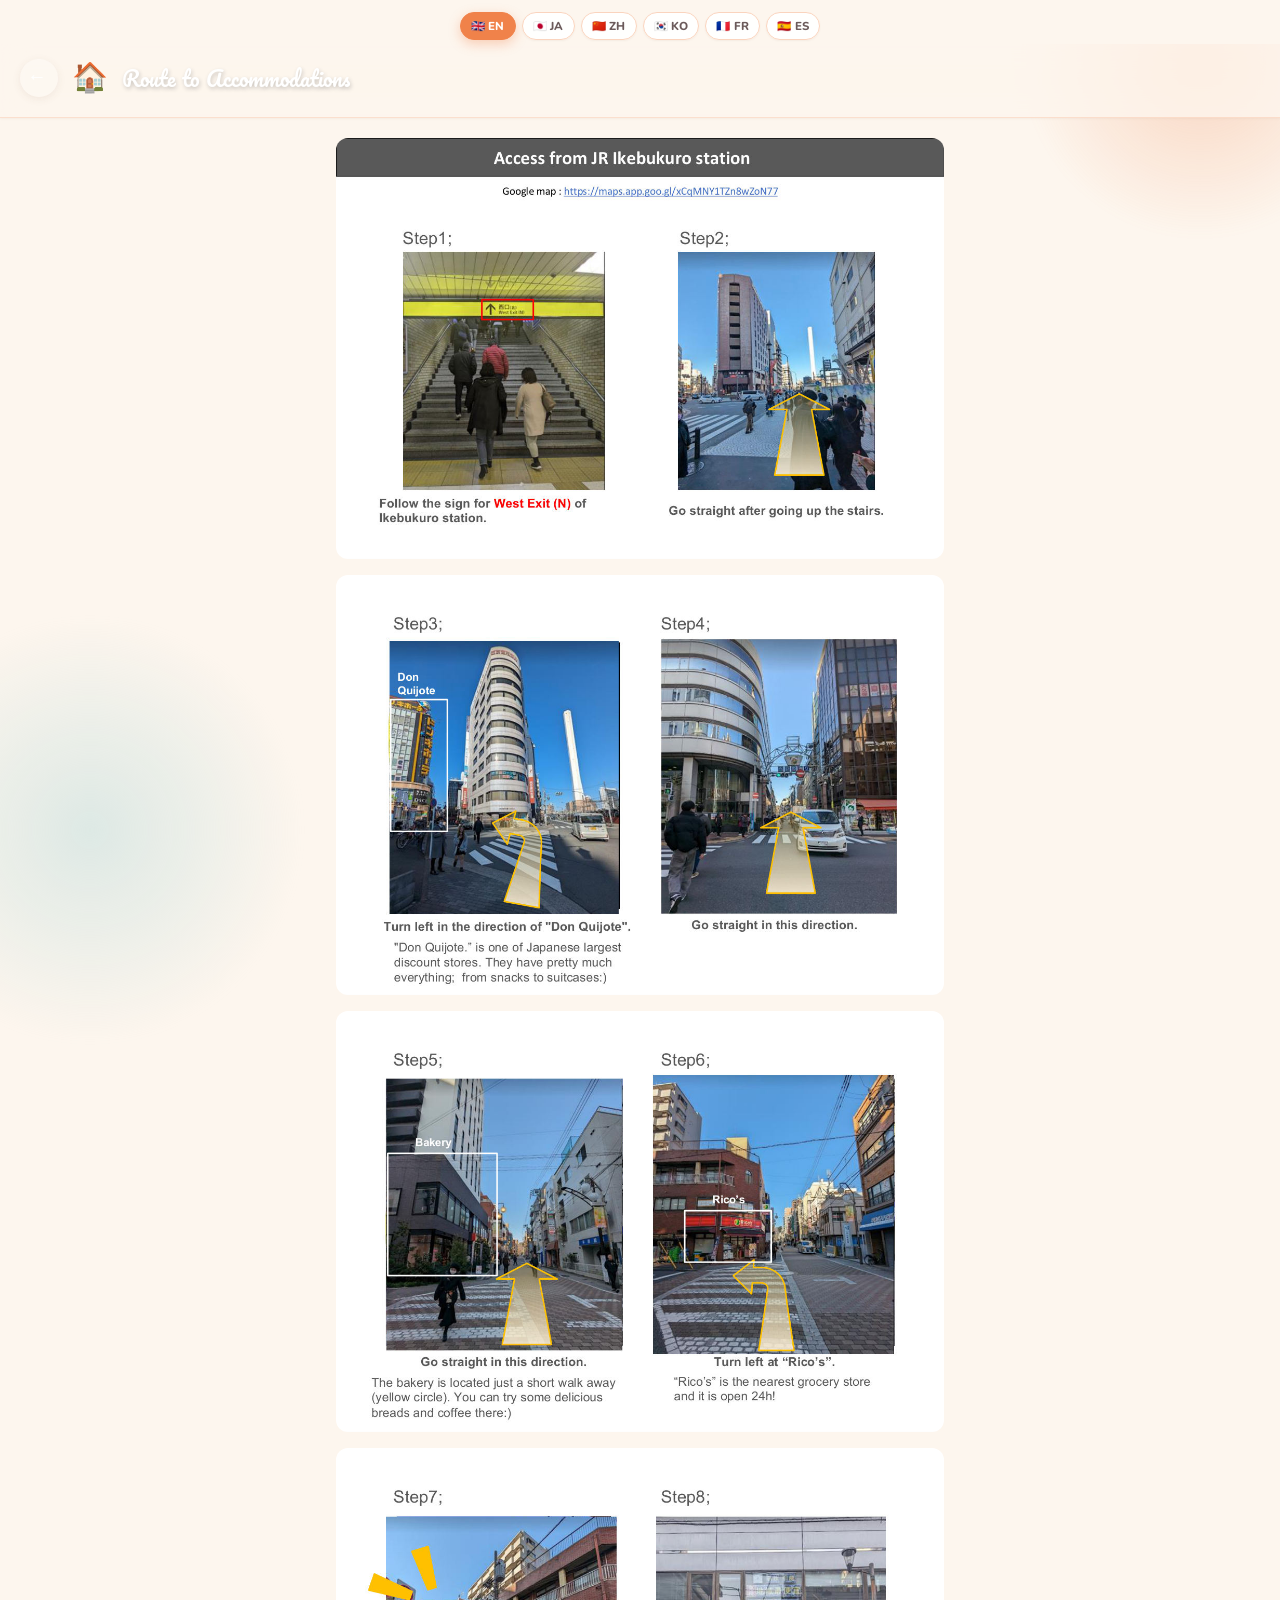
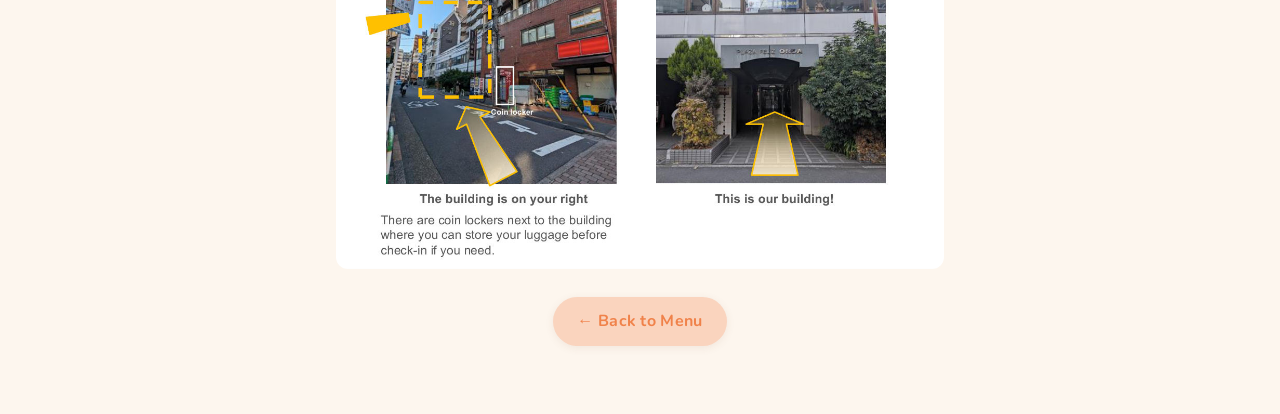
==== access/index.html @ 3311121e "Initial GLV 301 guide from feliz-stay-907 template" ====
<!DOCTYPE html>
<html lang="en">
<head>
<meta charset="UTF-8">
<meta name="viewport" content="width=device-width, initial-scale=1.0">
<title>Route to Accommodations — GLV 301</title>
<link href="https://fonts.googleapis.com/css2?family=Nunito:wght@600;700;800;900&family=Pacifico&display=swap" rel="stylesheet">
<style>
  :root {
    --accent: #f0824a;
    --accent-light: #fad4be;
    --cream: #fdf6ee;
    --text-dark: #3a3232;
    --text-mid: #6b5a5a;
  }
  * { box-sizing: border-box; margin: 0; padding: 0; }
  body { font-family: 'Nunito', sans-serif; background: var(--cream); color: var(--text-dark); min-height: 100vh; }
  .top-bar {
    background: linear-gradient(135deg, var(--accent) 0%, color-mix(in srgb, var(--accent) 70%, black) 100%);
    padding: 16px 20px;
    display: flex;
    align-items: center;
    gap: 14px;
    position: sticky;
    top: 0;
    z-index: 10;
    box-shadow: 0 2px 12px rgba(0,0,0,0.15);
  }
  .back-btn {
    background: rgba(255,255,255,0.25);
    border: none;
    border-radius: 50%;
    width: 38px; height: 38px;
    display: flex; align-items: center; justify-content: center;
    cursor: pointer;
    font-size: 1.2rem;
    color: #fff;
    text-decoration: none;
    flex-shrink: 0;
    transition: background 0.2s;
  }
  .back-btn:hover { background: rgba(255,255,255,0.4); }
  .top-title {
    font-family: 'Pacifico', cursive;
    font-size: 1.3rem;
    color: #fff;
    text-shadow: 1px 2px 4px rgba(0,0,0,0.2);
    flex: 1;
  }
  .top-emoji { font-size: 1.8rem; }
  .content { padding: 20px 16px 40px; max-width: 640px; margin: 0 auto; }
  .content img:last-child { margin-bottom: 0; }
  .back-footer {
    text-align: center;
    margin-top: 28px;
    padding-bottom: 20px;
  }
  .back-footer a {
    display: inline-flex;
    align-items: center;
    gap: 8px;
    color: var(--accent);
    font-weight: 700;
    font-size: 1rem;
    text-decoration: none;
    background: var(--accent-light);
    padding: 12px 24px;
    border-radius: 50px;
    transition: opacity 0.2s;
  }
  .back-footer a:hover { opacity: 0.8; }

  /* lang-bar */
  .lang-bar {
    display: flex;
    justify-content: center;
    gap: 6px;
    padding: 10px 16px;
    flex-wrap: wrap;
    background: var(--cream);
  }
  .lang-btn {
    border: 2px solid var(--accent-light);
    background: rgba(255,255,255,0.92);
    backdrop-filter: blur(6px);
    border-radius: 50px;
    padding: 4px 9px;
    font-family: 'Nunito', sans-serif;
    font-size: 0.72rem;
    font-weight: 800;
    color: var(--text-mid);
    cursor: pointer;
    transition: all 0.2s;
    box-shadow: 0 2px 8px rgba(120,80,60,0.12);
  }
  .lang-btn.active {
    background: var(--accent);
    border-color: var(--accent);
    color: #fff;
  }
  .lang-btn:hover:not(.active) {
    border-color: var(--accent);
    color: var(--accent);
  }
</style>
    <link rel="stylesheet" href="../assets/style-sub.css">
</head>
<body>
<div class="lang-bar">
  <button class="lang-btn active" onclick="setLang('en', this)">🇬🇧 EN</button>
  <button class="lang-btn" onclick="setLang('ja', this)">🇯🇵 JA</button>
  <button class="lang-btn" onclick="setLang('zh', this)">🇨🇳 ZH</button>
  <button class="lang-btn" onclick="setLang('ko', this)">🇰🇷 KO</button>
  <button class="lang-btn" onclick="setLang('fr', this)">🇫🇷 FR</button>
  <button class="lang-btn" onclick="setLang('es', this)">🇪🇸 ES</button>
</div>
<div class="top-bar">
  <a href="../" class="back-btn">←</a>
  <span class="top-emoji">🏠</span>
  <div class="top-title" data-i18n="pageTitle">Route to Accommodations</div>
</div>
<div class="content">
<img src="[data-uri]" alt="Route to Accommodations" data-i18n-alt="imgAlt" style="width:100%;border-radius:12px;display:block;margin-bottom:16px;">
<img src="[data-uri]" alt="Route to Accommodations" data-i18n-alt="imgAlt" style="width:100%;border-radius:12px;display:block;margin-bottom:16px;">
<img src="[data-uri]" alt="Route to Accommodations" data-i18n-alt="imgAlt" style="width:100%;border-radius:12px;display:block;margin-bottom:16px;">
<img src="[data-uri]" alt="Route to Accommodations" data-i18n-alt="imgAlt" style="width:100%;border-radius:12px;display:block;margin-bottom:16px;">

<div class="back-footer">
  <a href="../" data-i18n="backToMenu">← Back to Menu</a>
</div>
</div>
<script>
const UI_STRINGS = {
  en: { pageTitle: 'Route to Accommodations', imgAlt: 'Route to Accommodations', backToMenu: '← Back to Menu' },
  ja: { pageTitle: '宿泊施設へのルート', imgAlt: '宿泊施設へのルート', backToMenu: '← メニューへ戻る' },
  zh: { pageTitle: '前往住宿的路线', imgAlt: '前往住宿的路线', backToMenu: '← 返回菜单' },
  ko: { pageTitle: '숙소까지 가는 길', imgAlt: '숙소까지 가는 길', backToMenu: '← 메뉴로 돌아가기' },
  fr: { pageTitle: "Itinéraire vers l'hébergement", imgAlt: "Itinéraire vers l'hébergement", backToMenu: '← Retour au menu' },
  es: { pageTitle: 'Ruta al alojamiento', imgAlt: 'Ruta al alojamiento', backToMenu: '← Volver al menú' },
};
function applyTranslations(lang) {
  const t = UI_STRINGS[lang];
  if (!t) return;
  document.querySelectorAll('[data-i18n]').forEach(el => {
    const key = el.getAttribute('data-i18n');
    if (key in t) el.textContent = t[key];
  });
  document.querySelectorAll('[data-i18n-alt]').forEach(el => {
    const key = el.getAttribute('data-i18n-alt');
    if (key in t) el.alt = t[key];
  });
}
function setLang(lang, btn) {
  document.querySelectorAll('.lang-btn').forEach(b => b.classList.remove('active'));
  btn.classList.add('active');
  applyTranslations(lang);
}
applyTranslations('en');
</script>
</body>
</html>
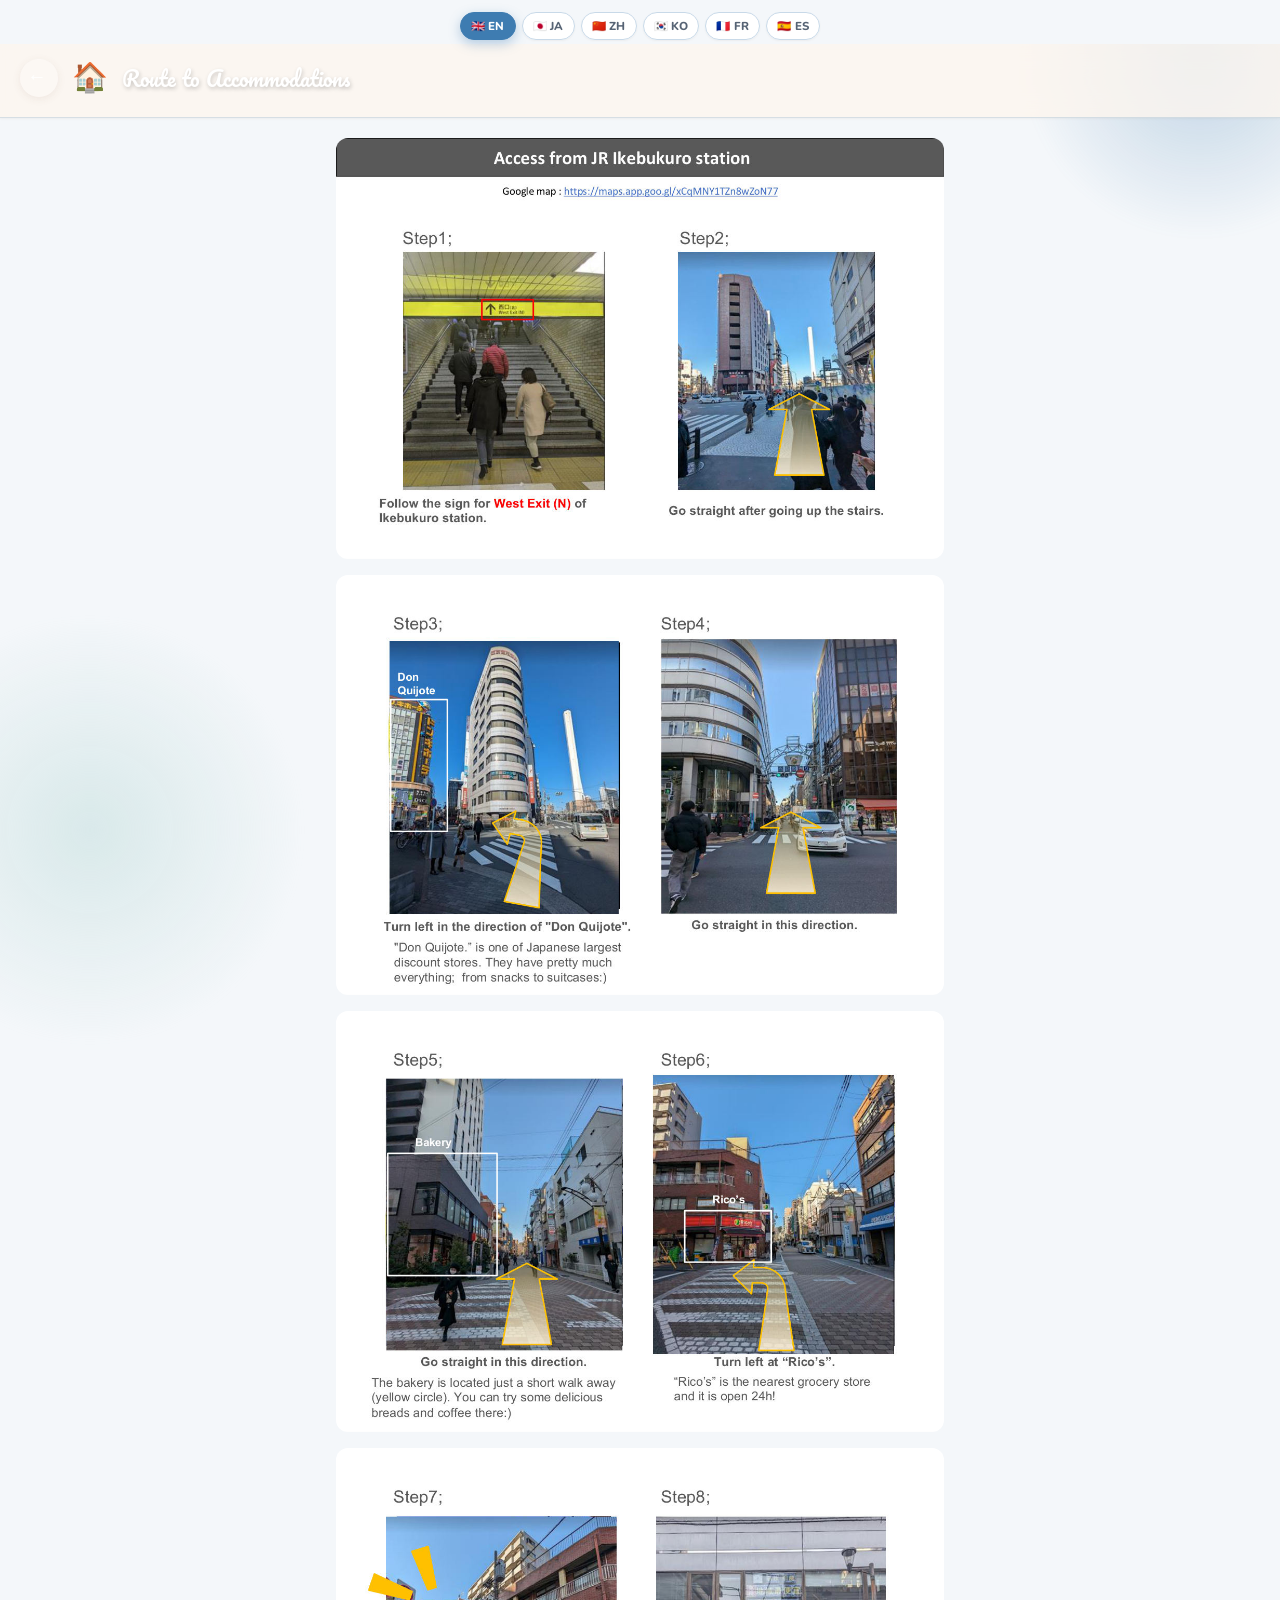
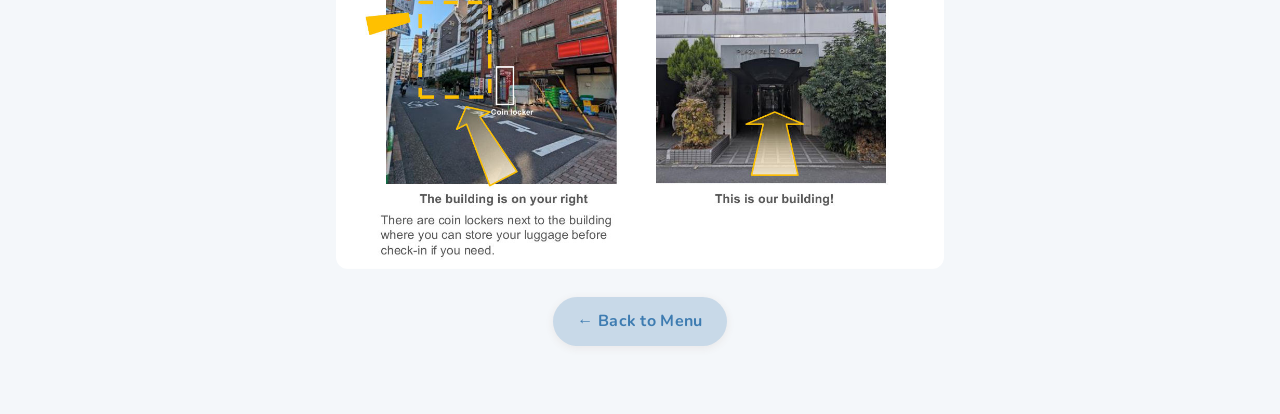
==== commit 68667c6b: "Switch color palette to cool/blue tone" ====
--- a/access/index.html
+++ b/access/index.html
@@ -7,11 +7,11 @@
 <link href="https://fonts.googleapis.com/css2?family=Nunito:wght@600;700;800;900&family=Pacifico&display=swap" rel="stylesheet">
 <style>
   :root {
-    --accent: #f0824a;
-    --accent-light: #fad4be;
-    --cream: #fdf6ee;
-    --text-dark: #3a3232;
-    --text-mid: #6b5a5a;
+    --accent: #3e7cb1;
+    --accent-light: #c8d9e8;
+    --cream: #f4f7fa;
+    --text-dark: #2c3440;
+    --text-mid: #566374;
   }
   * { box-sizing: border-box; margin: 0; padding: 0; }
   body { font-family: 'Nunito', sans-serif; background: var(--cream); color: var(--text-dark); min-height: 100vh; }
@@ -91,7 +91,7 @@
     color: var(--text-mid);
     cursor: pointer;
     transition: all 0.2s;
-    box-shadow: 0 2px 8px rgba(120,80,60,0.12);
+    box-shadow: 0 2px 8px rgba(60,80,120,0.12);
   }
   .lang-btn.active {
     background: var(--accent);
--- a/assets/style-sub.css
+++ b/assets/style-sub.css
@@ -42,7 +42,7 @@
 body::before {
   top: -120px; right: -100px;
   width: 360px; height: 360px;
-  background: radial-gradient(circle, color-mix(in srgb, var(--accent, #f0824a) 28%, transparent) 0%, transparent 70%);
+  background: radial-gradient(circle, color-mix(in srgb, var(--accent, #3e7cb1) 28%, transparent) 0%, transparent 70%);
 }
 body::after {
   bottom: -140px; left: -120px;
@@ -65,7 +65,7 @@
   position: absolute;
   left: -9999px;
   top: 10px;
-  background: var(--accent, #f0824a);
+  background: var(--accent, #3e7cb1);
   color: #fff;
   padding: 10px 16px;
   border-radius: 999px;
@@ -82,7 +82,7 @@
   background: rgba(253, 246, 238, 0.82);
   backdrop-filter: blur(14px) saturate(140%);
   -webkit-backdrop-filter: blur(14px) saturate(140%);
-  border-bottom: 1px solid color-mix(in srgb, var(--accent, #f0824a) 20%, transparent);
+  border-bottom: 1px solid color-mix(in srgb, var(--accent, #3e7cb1) 20%, transparent);
   box-shadow: var(--shadow-xs);
   padding-top: calc(12px + env(safe-area-inset-top));
 }
@@ -159,12 +159,12 @@
   transition: all 0.2s ease;
 }
 .lang-btn.active {
-  box-shadow: 0 4px 12px color-mix(in srgb, var(--accent, #f0824a) 35%, transparent);
+  box-shadow: 0 4px 12px color-mix(in srgb, var(--accent, #3e7cb1) 35%, transparent);
 }
 .lang-btn:focus-visible:not(.active) {
   outline: none;
-  border-color: var(--accent, #f0824a);
-  color: var(--accent, #f0824a);
+  border-color: var(--accent, #3e7cb1);
+  color: var(--accent, #3e7cb1);
 }
 
 /* ── Card refinement ── */
@@ -199,7 +199,7 @@
 /* ── Focus-visible safety net ── */
 a:focus-visible,
 button:focus-visible {
-  outline: 2px solid var(--accent, #f0824a);
+  outline: 2px solid var(--accent, #3e7cb1);
   outline-offset: 2px;
   border-radius: 4px;
 }
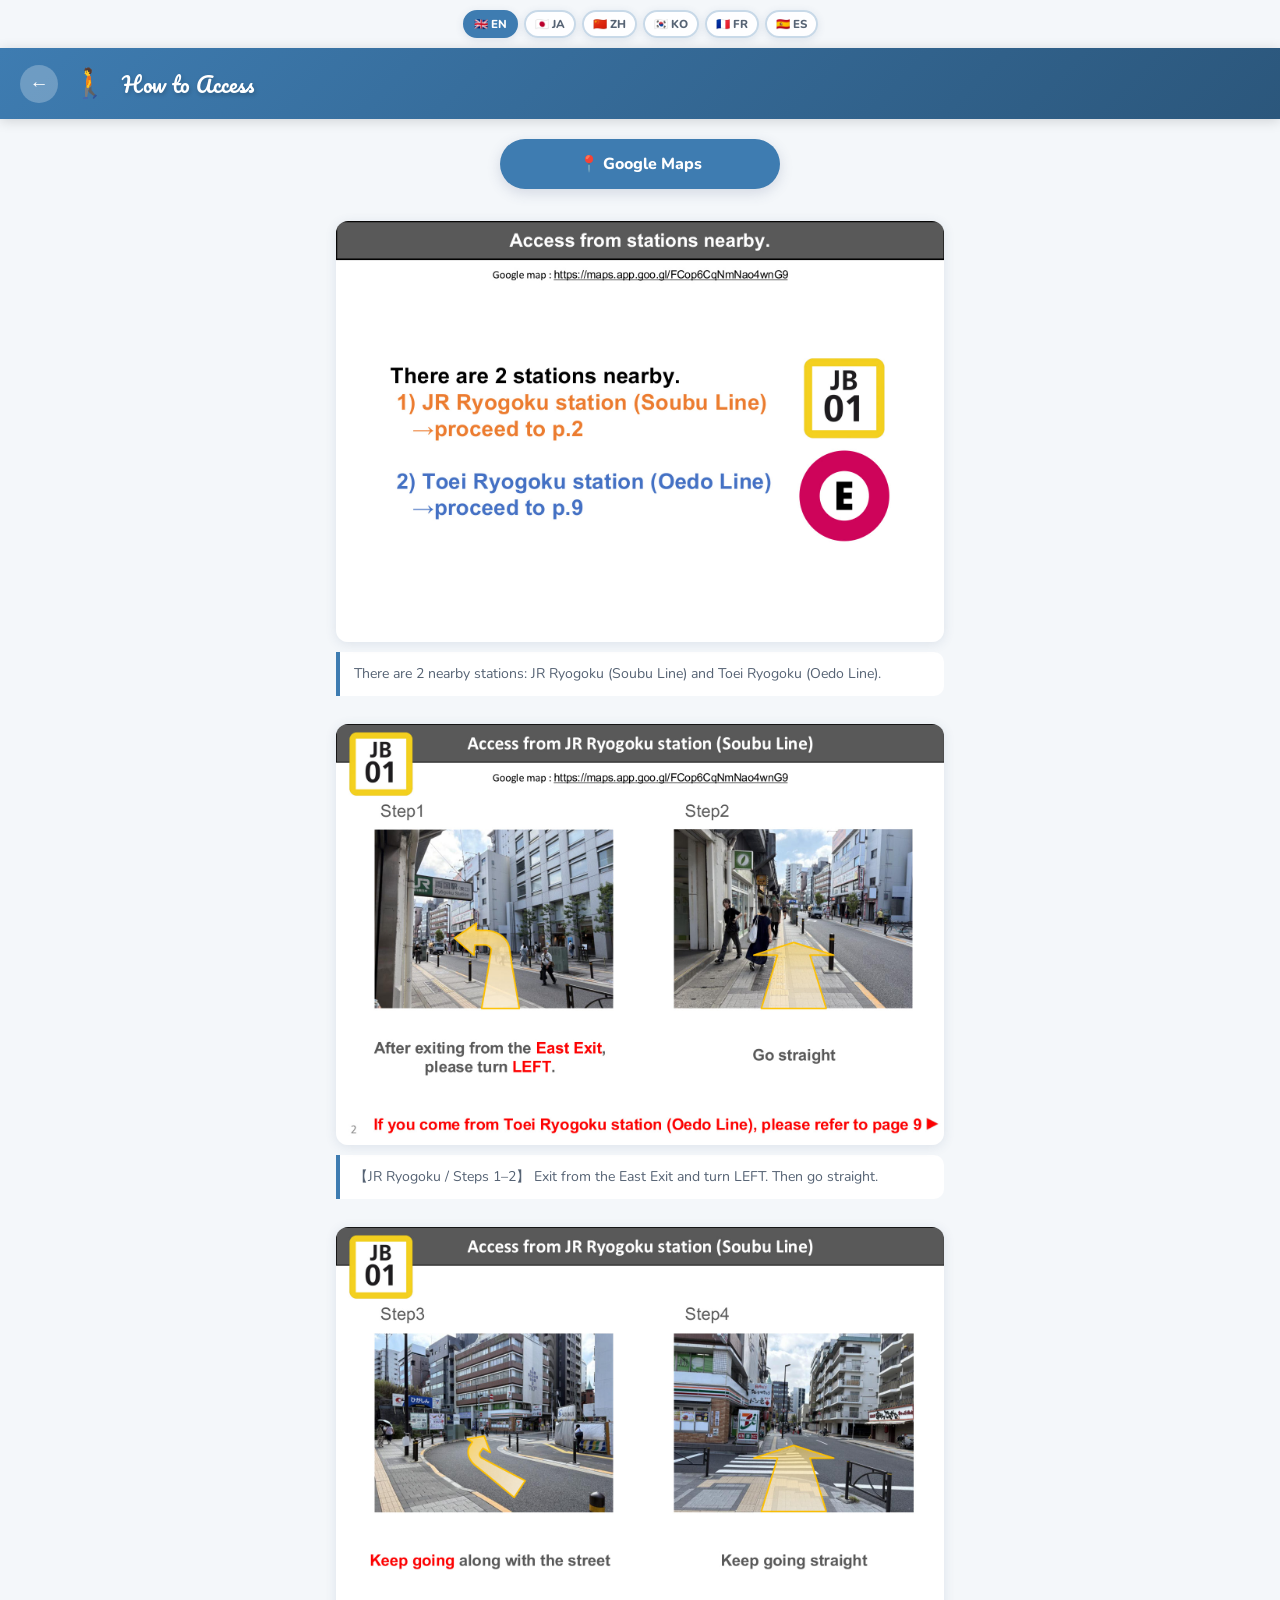
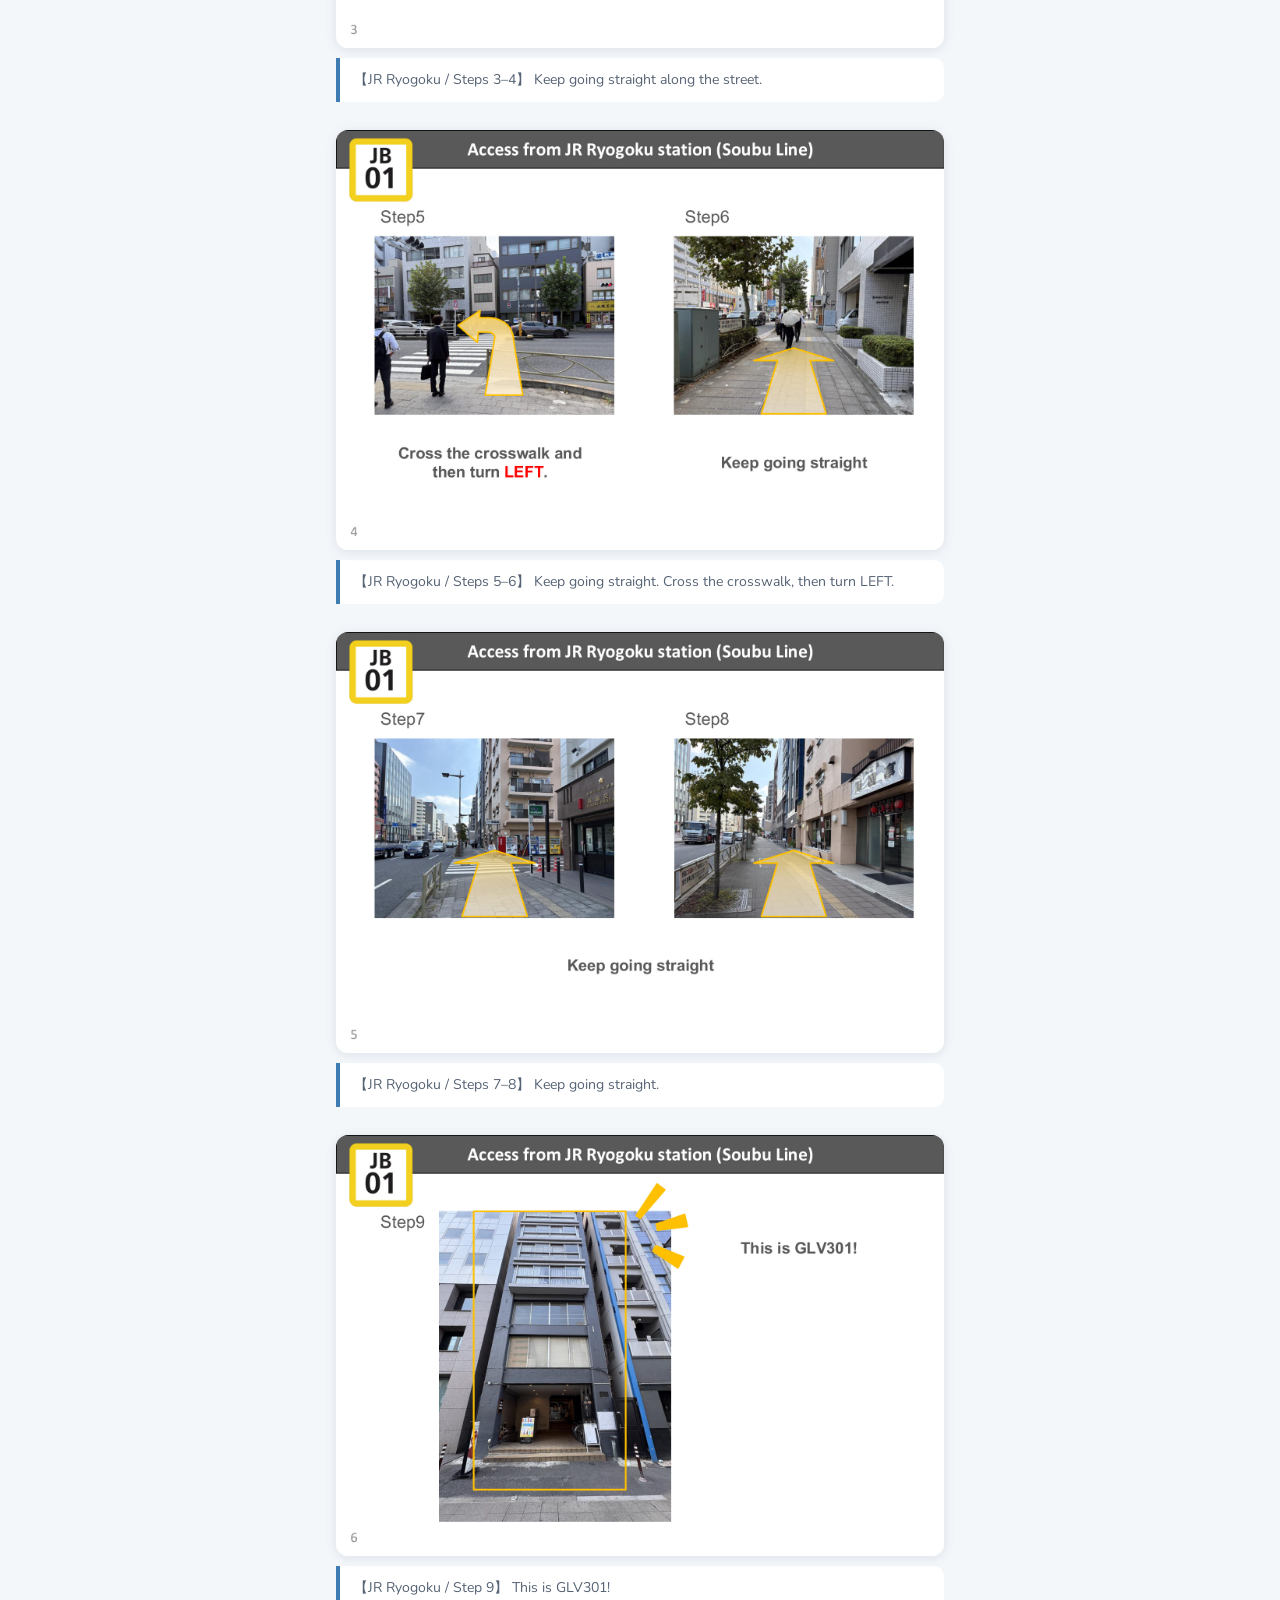
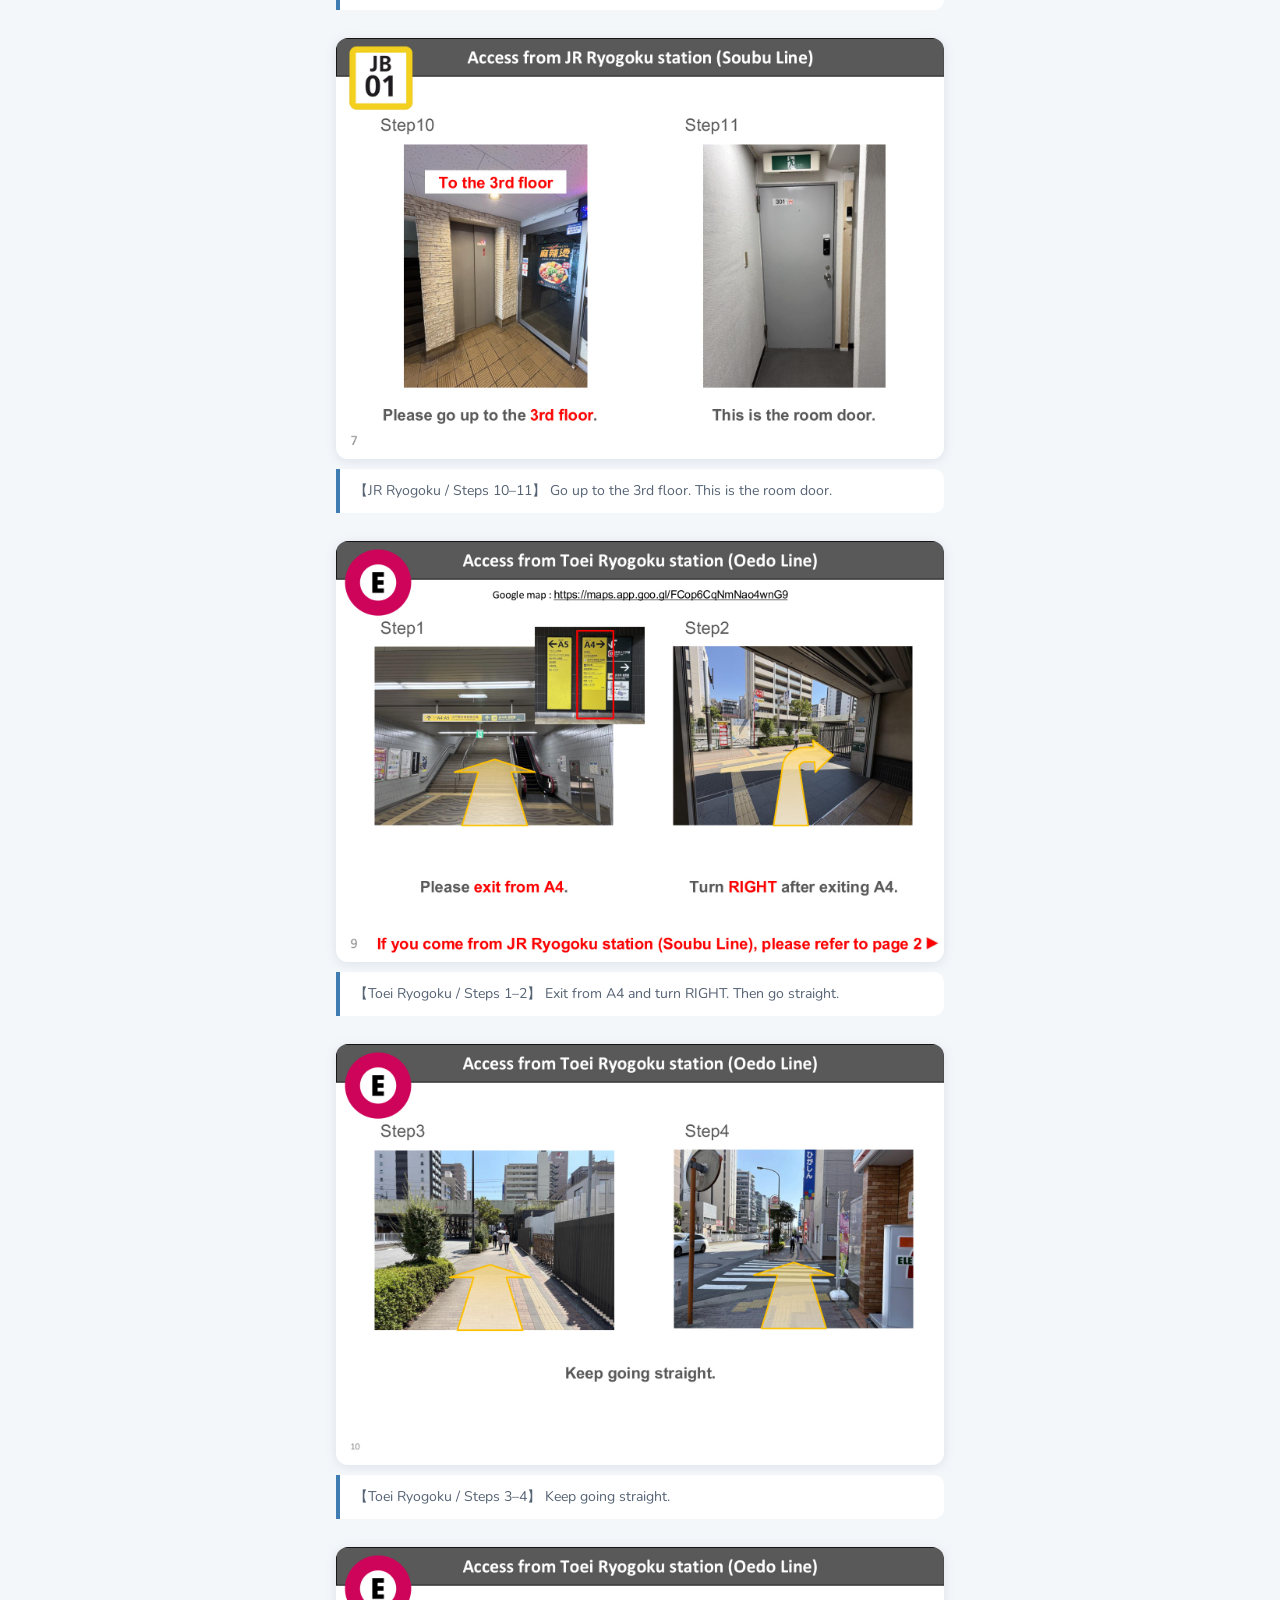
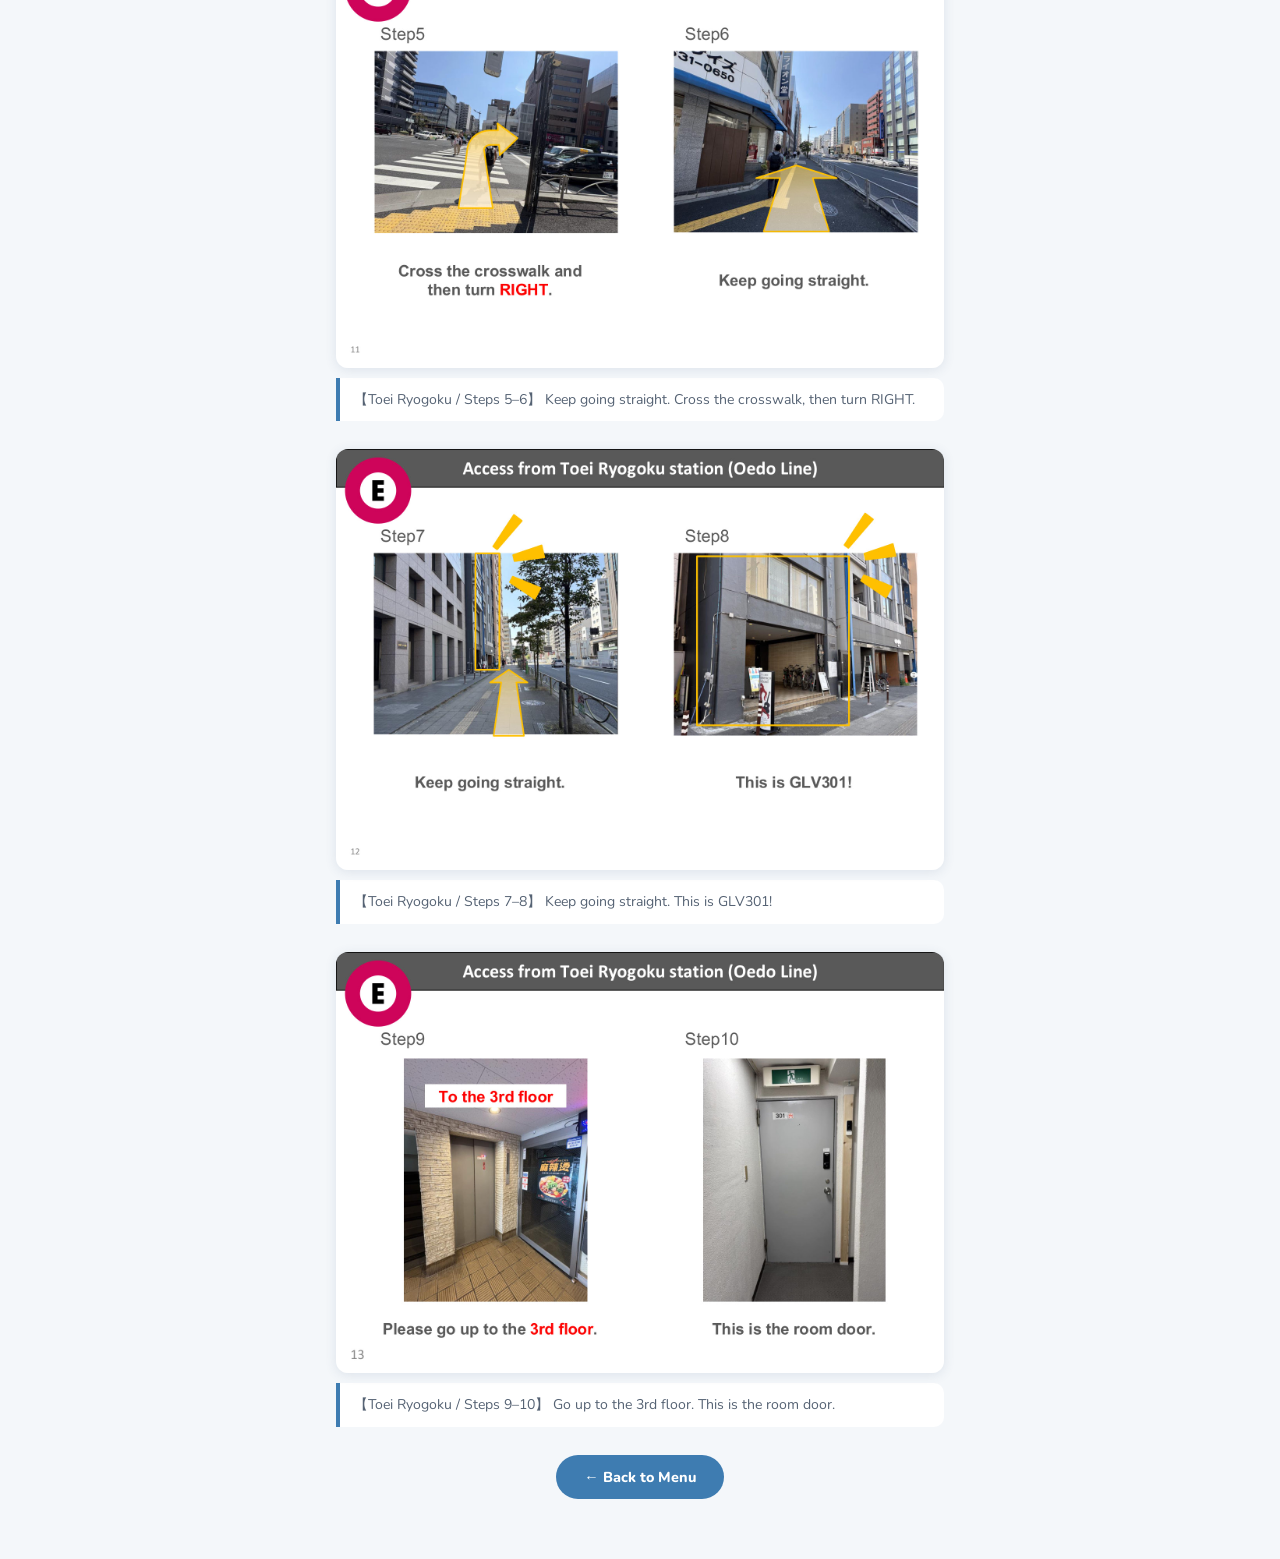
==== commit 162dff89: "GLV301 access: add PDF route images + multilingual support" ====
--- a/access/index.html
+++ b/access/index.html
@@ -3,159 +3,183 @@
 <head>
 <meta charset="UTF-8">
 <meta name="viewport" content="width=device-width, initial-scale=1.0">
-<title>Route to Accommodations — GLV 301</title>
+<title>How to Access — GLV 301</title>
 <link href="https://fonts.googleapis.com/css2?family=Nunito:wght@600;700;800;900&family=Pacifico&display=swap" rel="stylesheet">
 <style>
-  :root {
-    --accent: #3e7cb1;
-    --accent-light: #c8d9e8;
-    --cream: #f4f7fa;
-    --text-dark: #2c3440;
-    --text-mid: #566374;
-  }
-  * { box-sizing: border-box; margin: 0; padding: 0; }
-  body { font-family: 'Nunito', sans-serif; background: var(--cream); color: var(--text-dark); min-height: 100vh; }
-  .top-bar {
-    background: linear-gradient(135deg, var(--accent) 0%, color-mix(in srgb, var(--accent) 70%, black) 100%);
-    padding: 16px 20px;
-    display: flex;
-    align-items: center;
-    gap: 14px;
-    position: sticky;
-    top: 0;
-    z-index: 10;
-    box-shadow: 0 2px 12px rgba(0,0,0,0.15);
-  }
-  .back-btn {
-    background: rgba(255,255,255,0.25);
-    border: none;
-    border-radius: 50%;
-    width: 38px; height: 38px;
-    display: flex; align-items: center; justify-content: center;
-    cursor: pointer;
-    font-size: 1.2rem;
-    color: #fff;
-    text-decoration: none;
-    flex-shrink: 0;
-    transition: background 0.2s;
-  }
-  .back-btn:hover { background: rgba(255,255,255,0.4); }
-  .top-title {
-    font-family: 'Pacifico', cursive;
-    font-size: 1.3rem;
-    color: #fff;
-    text-shadow: 1px 2px 4px rgba(0,0,0,0.2);
-    flex: 1;
-  }
-  .top-emoji { font-size: 1.8rem; }
-  .content { padding: 20px 16px 40px; max-width: 640px; margin: 0 auto; }
-  .content img:last-child { margin-bottom: 0; }
-  .back-footer {
-    text-align: center;
-    margin-top: 28px;
-    padding-bottom: 20px;
-  }
-  .back-footer a {
-    display: inline-flex;
-    align-items: center;
-    gap: 8px;
-    color: var(--accent);
-    font-weight: 700;
-    font-size: 1rem;
-    text-decoration: none;
-    background: var(--accent-light);
-    padding: 12px 24px;
-    border-radius: 50px;
-    transition: opacity 0.2s;
-  }
-  .back-footer a:hover { opacity: 0.8; }
-
-  /* lang-bar */
-  .lang-bar {
-    display: flex;
-    justify-content: center;
-    gap: 6px;
-    padding: 10px 16px;
-    flex-wrap: wrap;
-    background: var(--cream);
-  }
-  .lang-btn {
-    border: 2px solid var(--accent-light);
-    background: rgba(255,255,255,0.92);
-    backdrop-filter: blur(6px);
-    border-radius: 50px;
-    padding: 4px 9px;
-    font-family: 'Nunito', sans-serif;
-    font-size: 0.72rem;
-    font-weight: 800;
-    color: var(--text-mid);
-    cursor: pointer;
-    transition: all 0.2s;
-    box-shadow: 0 2px 8px rgba(60,80,120,0.12);
-  }
-  .lang-btn.active {
-    background: var(--accent);
-    border-color: var(--accent);
-    color: #fff;
-  }
-  .lang-btn:hover:not(.active) {
-    border-color: var(--accent);
-    color: var(--accent);
-  }
+  :root{--accent:#3e7cb1;--accent-light:#c8d9e8;--cream:#f4f7fa;--text-dark:#2c3440;--text-mid:#566374;}
+  *{box-sizing:border-box;margin:0;padding:0;}
+  body{font-family:'Nunito',sans-serif;background:var(--cream);color:var(--text-dark);min-height:100vh;}
+  .lang-bar{display:flex;justify-content:center;gap:6px;padding:10px 16px;flex-wrap:wrap;background:var(--cream);}
+  .lang-btn{border:2px solid var(--accent-light);background:rgba(255,255,255,0.92);border-radius:50px;padding:4px 9px;font-family:'Nunito',sans-serif;font-size:0.72rem;font-weight:800;color:var(--text-mid);cursor:pointer;transition:all 0.2s;box-shadow:0 2px 8px rgba(60,80,120,0.12);}
+  .lang-btn.active{background:var(--accent);border-color:var(--accent);color:#fff;}
+  .lang-btn:hover:not(.active){border-color:var(--accent);color:var(--accent);}
+  .page-img{width:100%;border-radius:12px;margin:12px 0 4px;box-shadow:0 2px 12px rgba(60,80,120,0.12);}
+  .caption{background:#fff;border-left:4px solid var(--accent);border-radius:0 10px 10px 0;padding:10px 14px;font-size:0.88rem;line-height:1.7;color:var(--text-mid);margin-bottom:16px;}
+  .maps-btn{display:flex;align-items:center;justify-content:center;gap:8px;background:var(--accent);color:#fff;text-decoration:none;padding:14px 28px;border-radius:50px;font-weight:800;font-size:1rem;margin:0 auto 20px;max-width:280px;box-shadow:0 4px 14px rgba(60,80,120,0.18);transition:opacity 0.2s;}
+  .maps-btn:hover{opacity:0.85;}
+  .top-bar{background:linear-gradient(135deg,var(--accent) 0%,color-mix(in srgb,var(--accent) 70%,black) 100%);padding:16px 20px;display:flex;align-items:center;gap:14px;position:sticky;top:0;z-index:10;box-shadow:0 2px 12px rgba(0,0,0,0.15);}
+  .back-btn{background:rgba(255,255,255,0.25);border:none;border-radius:50%;width:38px;height:38px;display:flex;align-items:center;justify-content:center;cursor:pointer;font-size:1.2rem;color:#fff;text-decoration:none;flex-shrink:0;transition:background 0.2s;}
+  .back-btn:hover{background:rgba(255,255,255,0.4);}
+  .top-title{font-family:'Pacifico',cursive;font-size:1.3rem;color:#fff;text-shadow:1px 2px 4px rgba(0,0,0,0.2);flex:1;}
+  .top-emoji{font-size:1.8rem;}
+  .content{padding:20px 16px 40px;max-width:640px;margin:0 auto;}
+  .back-footer{text-align:center;margin-top:28px;padding-bottom:20px;}
+  .back-footer a{display:inline-flex;align-items:center;gap:8px;background:var(--accent);color:#fff;text-decoration:none;padding:12px 28px;border-radius:50px;font-weight:800;font-size:0.9rem;transition:opacity 0.2s;}
+  .back-footer a:hover{opacity:0.8;}
 </style>
-    <link rel="stylesheet" href="../assets/style-sub.css">
 </head>
 <body>
 <div class="lang-bar">
-  <button class="lang-btn active" onclick="setLang('en', this)">🇬🇧 EN</button>
-  <button class="lang-btn" onclick="setLang('ja', this)">🇯🇵 JA</button>
-  <button class="lang-btn" onclick="setLang('zh', this)">🇨🇳 ZH</button>
-  <button class="lang-btn" onclick="setLang('ko', this)">🇰🇷 KO</button>
-  <button class="lang-btn" onclick="setLang('fr', this)">🇫🇷 FR</button>
-  <button class="lang-btn" onclick="setLang('es', this)">🇪🇸 ES</button>
+  <button class="lang-btn active" onclick="setLang('en',this)">&#x1F1EC;&#x1F1E7; EN</button>
+  <button class="lang-btn" onclick="setLang('ja',this)">&#x1F1EF;&#x1F1F5; JA</button>
+  <button class="lang-btn" onclick="setLang('zh',this)">&#x1F1E8;&#x1F1F3; ZH</button>
+  <button class="lang-btn" onclick="setLang('ko',this)">&#x1F1F0;&#x1F1F7; KO</button>
+  <button class="lang-btn" onclick="setLang('fr',this)">&#x1F1EB;&#x1F1F7; FR</button>
+  <button class="lang-btn" onclick="setLang('es',this)">&#x1F1EA;&#x1F1F8; ES</button>
 </div>
 <div class="top-bar">
-  <a href="../" class="back-btn">←</a>
-  <span class="top-emoji">🏠</span>
-  <div class="top-title" data-i18n="pageTitle">Route to Accommodations</div>
+  <a href="../" class="back-btn">&#x2190;</a>
+  <span class="top-emoji">&#x1F6B6;</span>
+  <div class="top-title" data-i18n="pageTitle">How to Access</div>
 </div>
 <div class="content">
-<img src="[data-uri]" alt="Route to Accommodations" data-i18n-alt="imgAlt" style="width:100%;border-radius:12px;display:block;margin-bottom:16px;">
-<img src="[data-uri]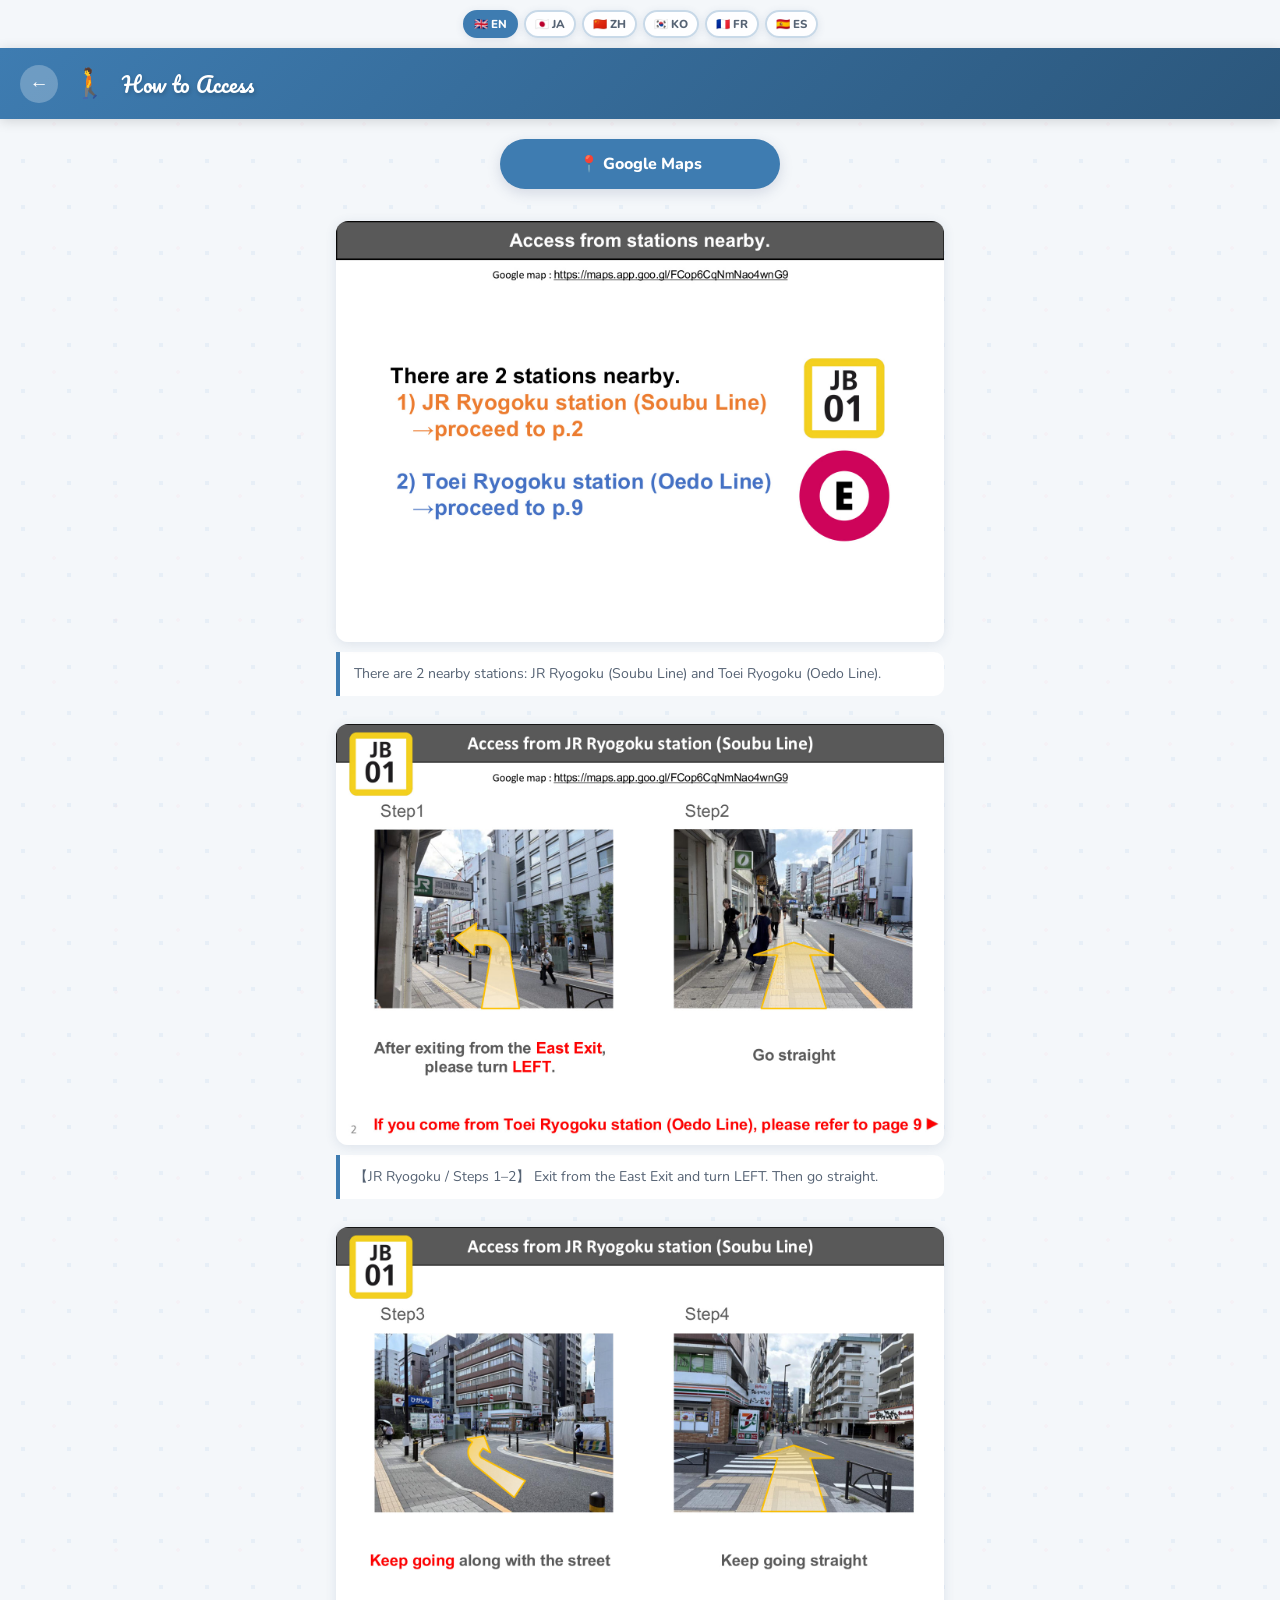
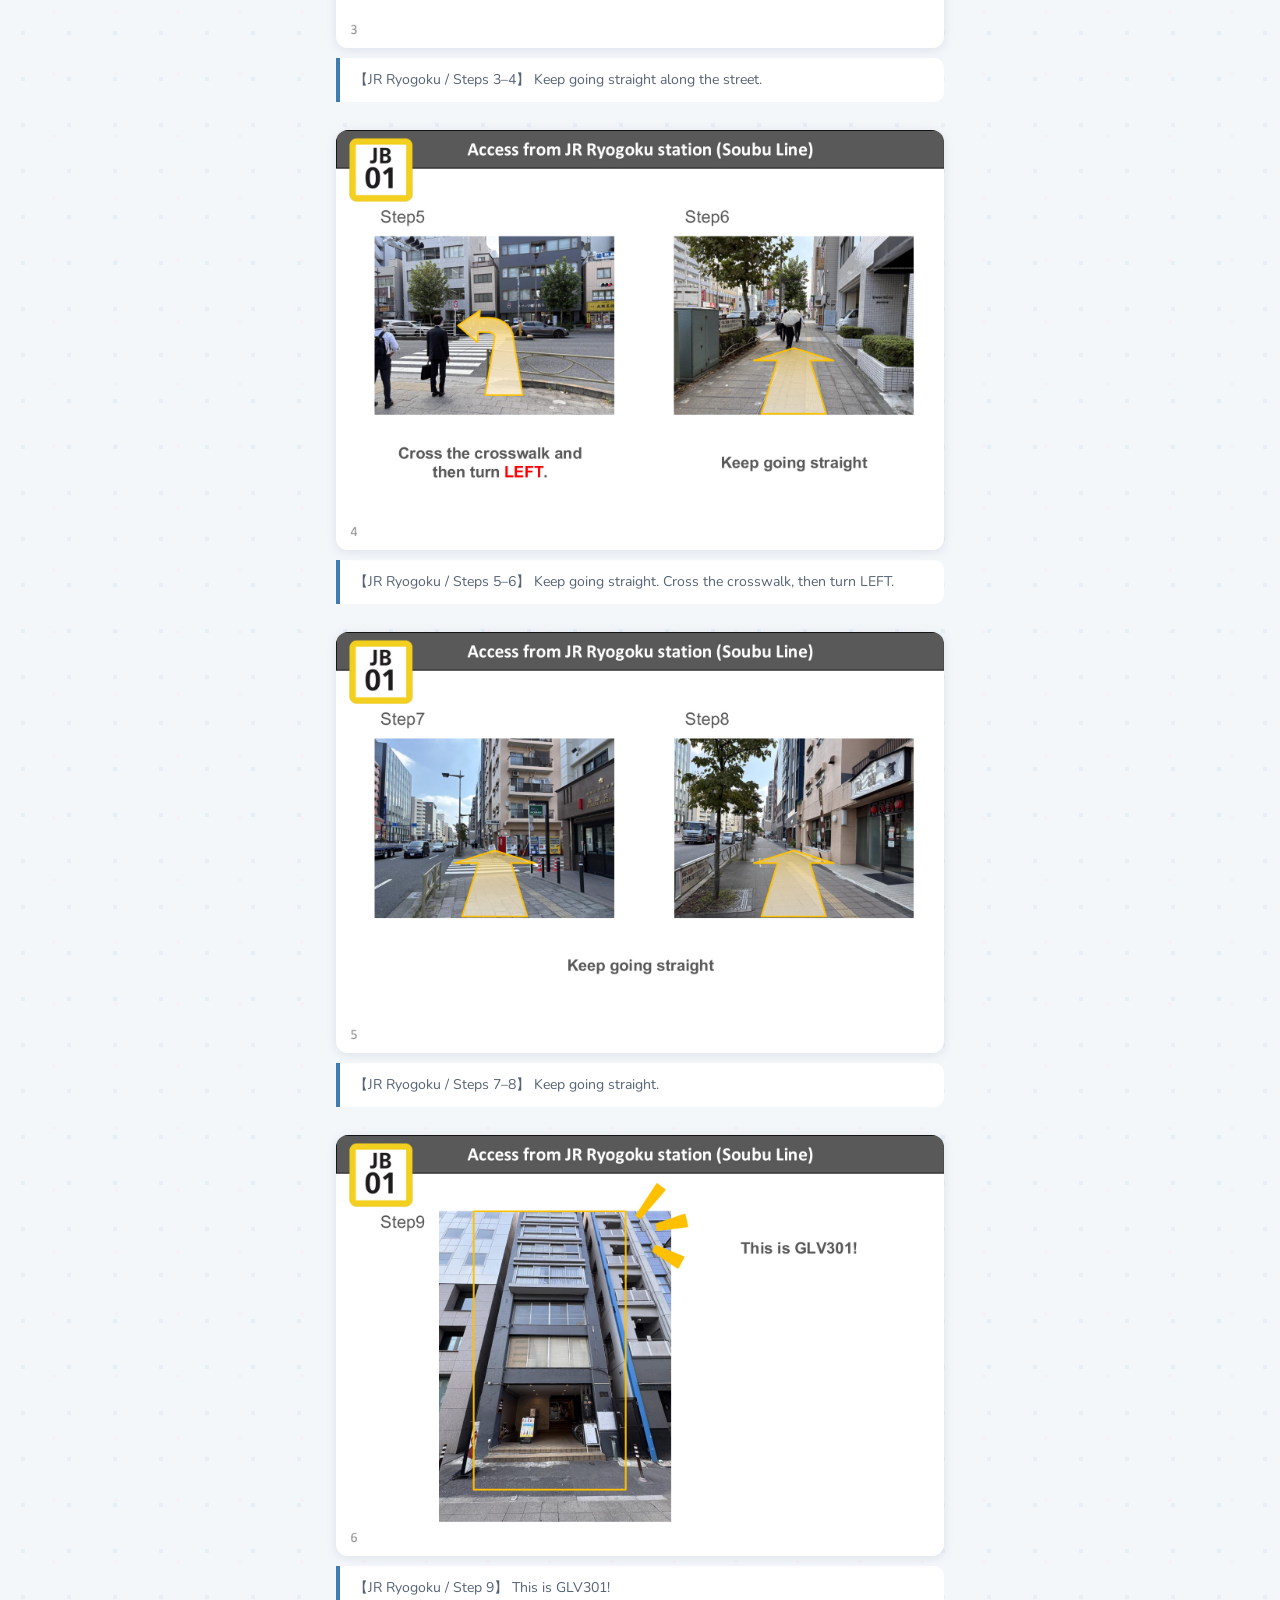
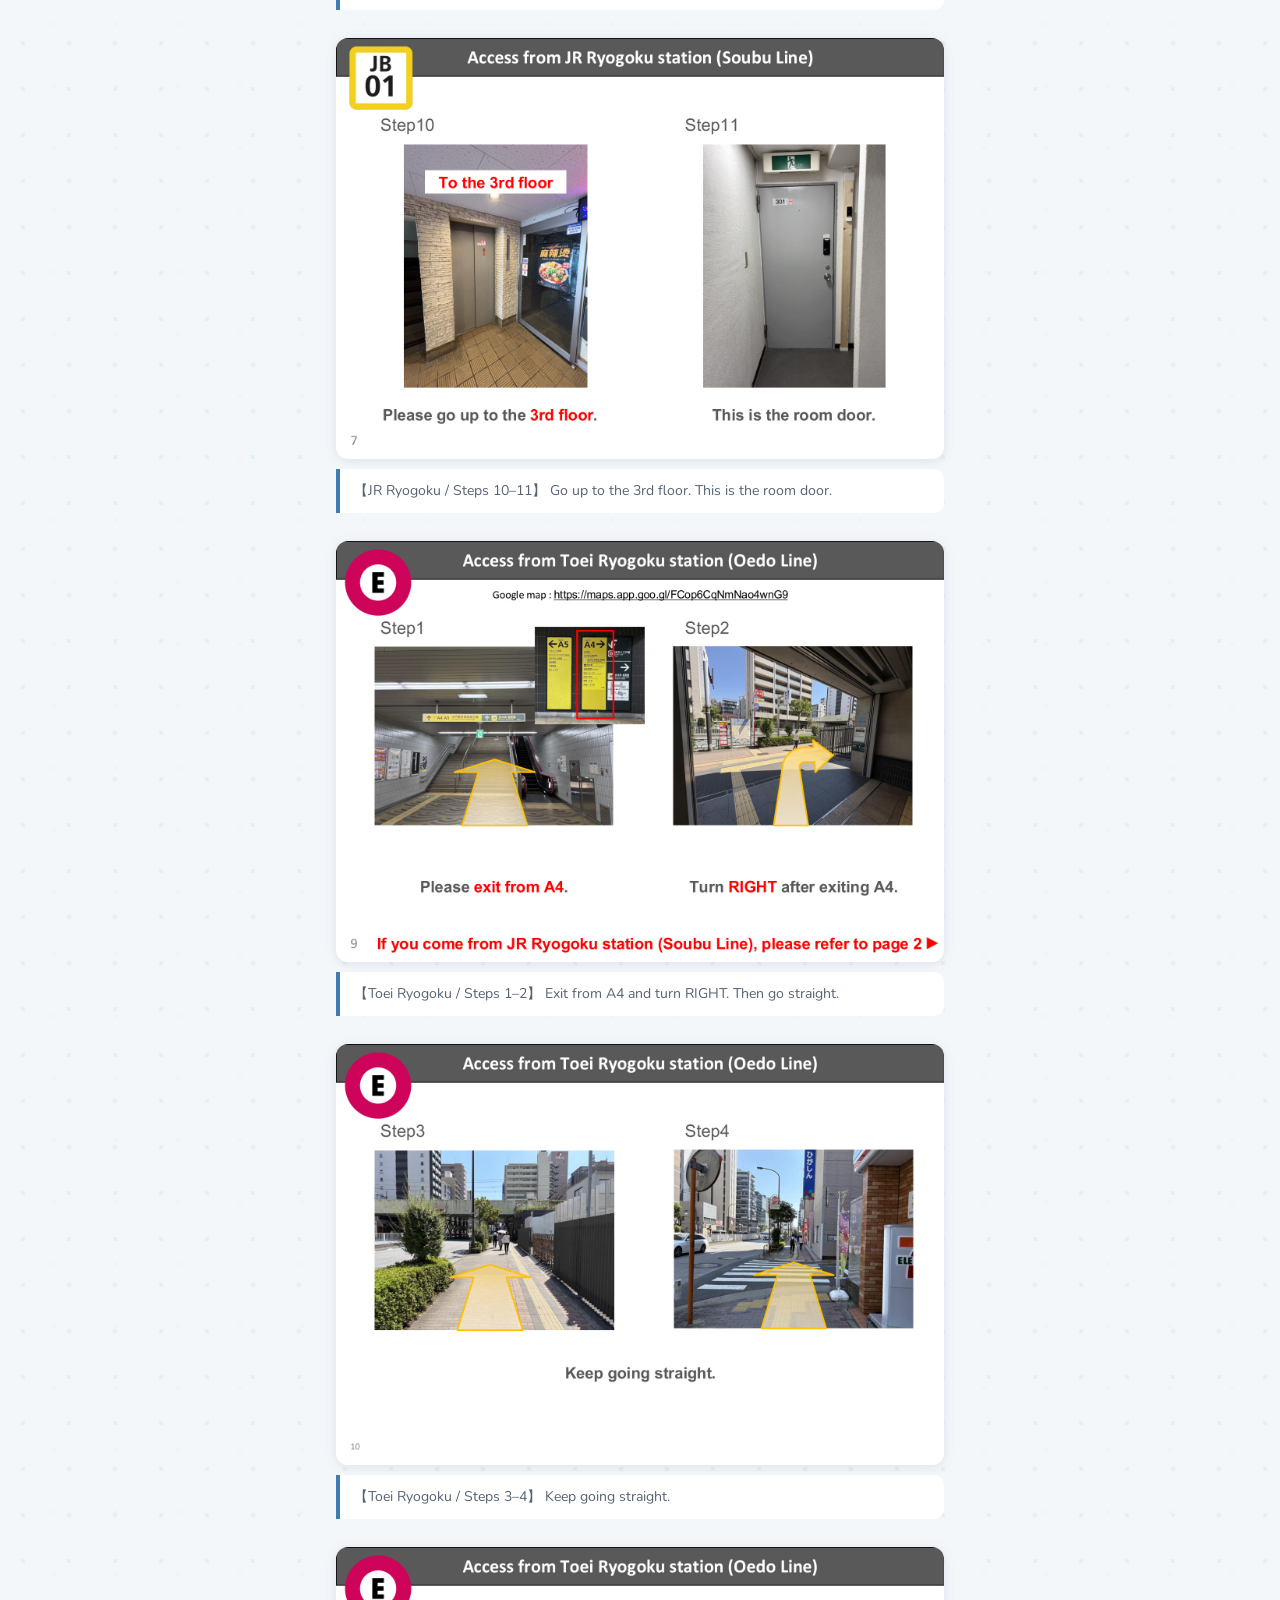
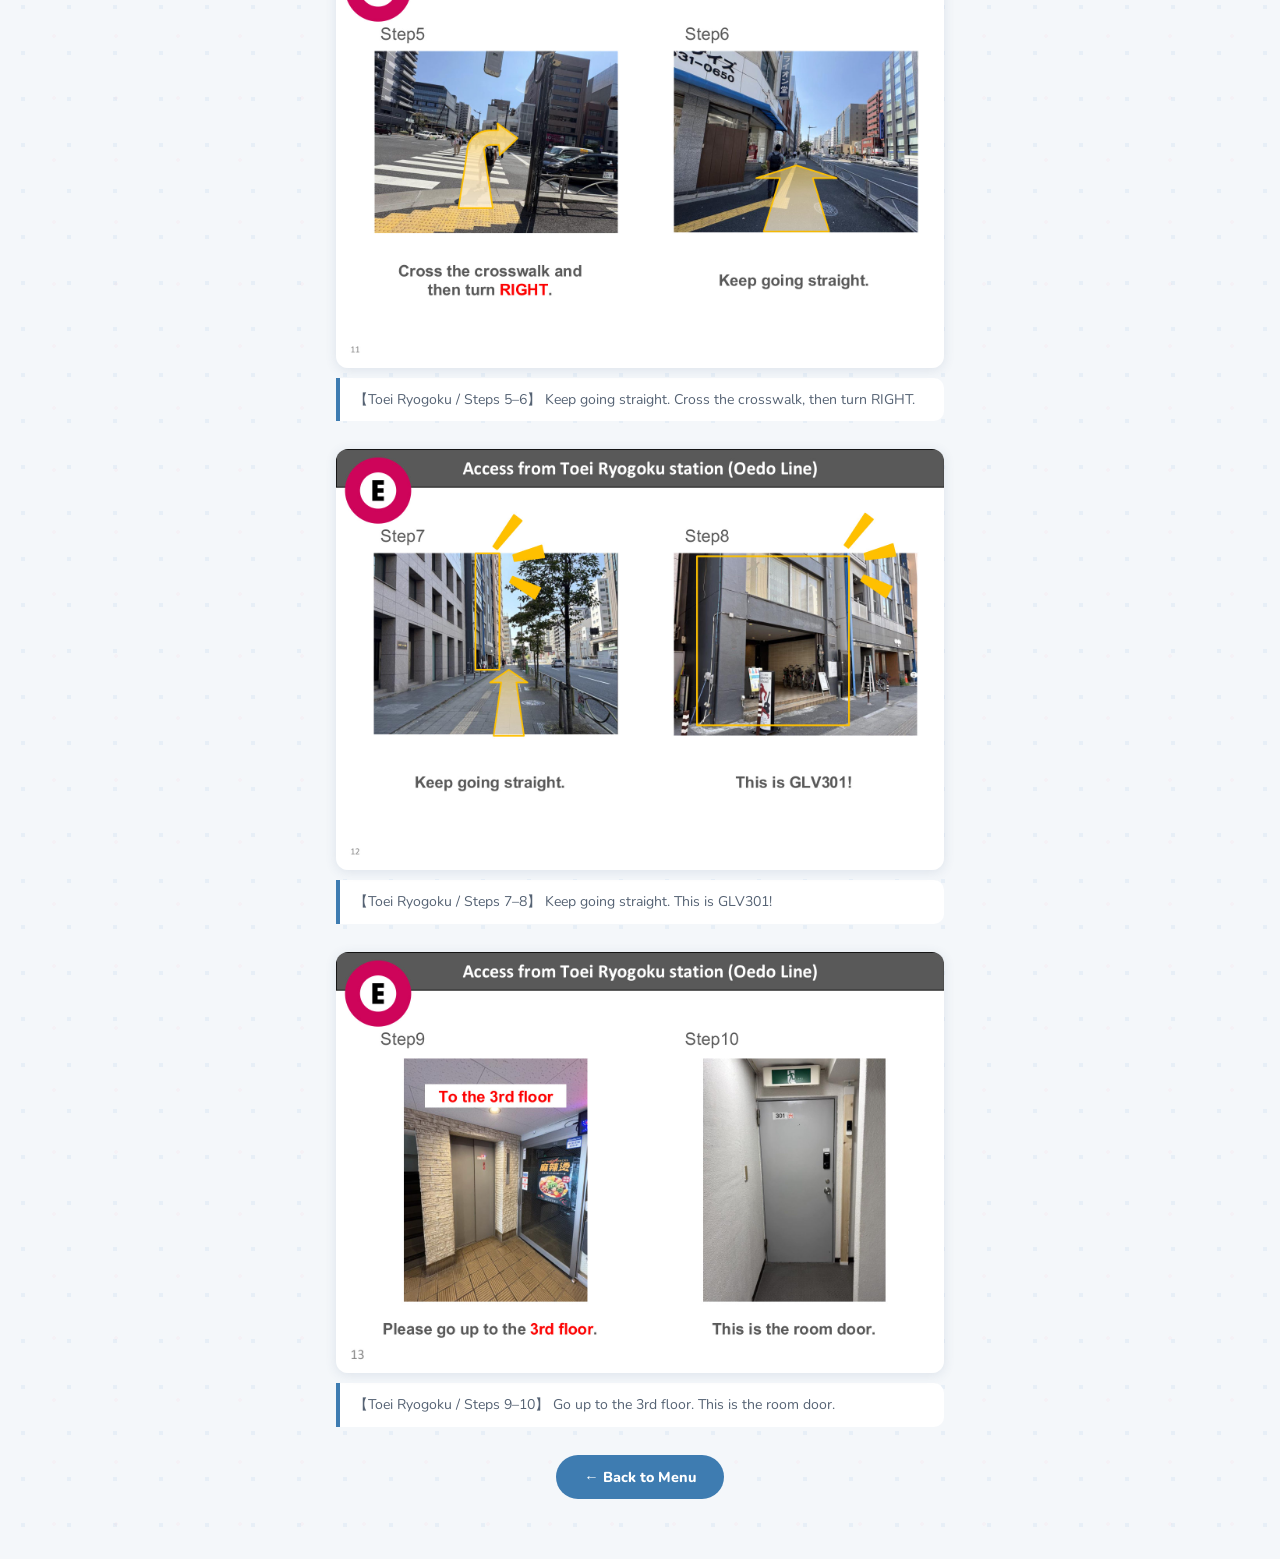
==== commit c85d3cee: "Add Cute Pack shared animations for glv-301" ====
--- a/access/index.html
+++ b/access/index.html
@@ -27,6 +27,8 @@
   .back-footer a{display:inline-flex;align-items:center;gap:8px;background:var(--accent);color:#fff;text-decoration:none;padding:12px 28px;border-radius:50px;font-weight:800;font-size:0.9rem;transition:opacity 0.2s;}
   .back-footer a:hover{opacity:0.8;}
 </style>
+  <link rel="stylesheet" href="../assets/cute-pack.css">
+  <style id="cute-pack-theme">:root{--cp-chip-a:#dde8f2;--cp-chip-b:#fdf1f7;--cp-hover-shadow:rgba(62,124,177,.18);--cp-dot-1:rgba(140,180,220,.12);}</style>
 </head>
 <body>
 <div class="lang-bar">
@@ -178,8 +180,9 @@
     c13:"【Toei Ryogoku / Pasos 9–10】 Suba al 3er piso. Esta es la puerta de su habitación."
   }
 };
-function setLang(l,btn){document.querySelectorAll('.lang-btn').forEach(b=>b.classList.remove('active'));btn.classList.add('active');const t=S[l];if(!t)return;document.querySelectorAll('[data-i18n]').forEach(el=>{const k=el.getAttribute('data-i18n');if(k in t)el.textContent=t[k];});}
+function setLang(l,btn){document.querySelectorAll('.lang-btn').forEach(b=>b.classList.remove('active'));btn.classList.add('active');const t=S[l];if(!t)return;document.querySelectorAll('[data-i18n]:not([data-i18n="pageTitle"])').forEach(el=>{const k=el.getAttribute('data-i18n');if(k in t)el.textContent=t[k];});}
 setLang('en',document.querySelector('.lang-btn.active'));
 </script>
+  <script src="../assets/cute-pack.js" defer></script>
 </body>
 </html>
--- a/assets/cute-pack.css
+++ b/assets/cute-pack.css
@@ -0,0 +1,169 @@
+/* ==== Cute Pack: shared lightweight decorations (no deps) ==== */
+:root {
+  --cp-chip-a: #eaf6ff;
+  --cp-chip-b: #fdf1f7;
+  --cp-hover-shadow: rgba(80, 140, 200, .18);
+  --cp-dot-1: rgba(140, 190, 240, .10);
+  --cp-dot-2: rgba(255, 170, 200, .08);
+  --cp-sparkle: #ffb6d1;
+}
+
+@media (prefers-reduced-motion: no-preference) {
+  .hero-house,
+  .hero .mark,
+  header.hero .mark,
+  body:not(.cp-emergency) .top-emoji {
+    display: inline-block;
+    animation: cp-bob 3s ease-in-out infinite;
+    will-change: transform;
+  }
+
+  @keyframes cp-bob {
+    0%, 100% { transform: translateY(0) rotate(-2deg); }
+    50% { transform: translateY(-8px) rotate(2deg); }
+  }
+
+  .pl-icon {
+    display: inline-block;
+    animation: cp-wiggle 4s ease-in-out infinite;
+    will-change: transform;
+  }
+
+  .pl-btn:nth-child(2) .pl-icon { animation-delay: .6s; }
+  .pl-btn:nth-child(3) .pl-icon { animation-delay: 1.2s; }
+  .pl-btn:nth-child(4) .pl-icon { animation-delay: 1.8s; }
+
+  @keyframes cp-wiggle {
+    0%, 88%, 100% { transform: rotate(0); }
+    90% { transform: rotate(-8deg) scale(1.08); }
+    94% { transform: rotate(8deg) scale(1.08); }
+    98% { transform: rotate(-4deg); }
+  }
+
+  .wifi-card,
+  .wifi {
+    position: relative;
+    overflow: hidden;
+  }
+
+  .wifi-card::after,
+  .wifi::after {
+    content: '';
+    position: absolute;
+    top: 0;
+    left: -80%;
+    width: 50%;
+    height: 100%;
+    background: linear-gradient(105deg, transparent, rgba(255,255,255,.35), transparent);
+    animation: cp-shine 5s ease-in-out infinite;
+    pointer-events: none;
+  }
+
+  @keyframes cp-shine {
+    0%, 70% { transform: translateX(0); opacity: 1; }
+    85%, 100% { transform: translateX(420%); opacity: 1; }
+  }
+
+  .cp-reveal {
+    opacity: 0;
+    transform: translateY(14px) scale(.98);
+    transition: opacity .5s ease, transform .5s cubic-bezier(.34, 1.56, .64, 1);
+  }
+
+  .cp-reveal.cp-in {
+    opacity: 1;
+    transform: none;
+  }
+
+  .chat-avatar {
+    animation: cp-hop 6s ease-in-out infinite;
+    will-change: transform;
+  }
+
+  @keyframes cp-hop {
+    0%, 92%, 100% { transform: translateY(0); }
+    94% { transform: translateY(-5px); }
+    97% { transform: translateY(0); }
+    98.5% { transform: translateY(-2px); }
+  }
+}
+
+@media (prefers-reduced-motion: reduce) {
+  .hero-house,
+  .hero .mark,
+  header.hero .mark,
+  .top-emoji,
+  .pl-icon,
+  .chat-avatar,
+  .wifi-card::after,
+  .wifi::after {
+    animation: none !important;
+  }
+
+  .cp-reveal,
+  .cp-reveal.cp-in {
+    opacity: 1 !important;
+    transform: none !important;
+    transition: none !important;
+  }
+}
+
+.pl-btn,
+.chip,
+.em-btn,
+.lang-btn,
+.back-btn,
+.back-footer a,
+.maps-btn,
+.map-link,
+.wifi-row,
+.qr-toggle,
+.send-btn {
+  transition: transform .15s cubic-bezier(.34, 1.56, .64, 1), box-shadow .15s;
+}
+
+.pl-btn:active,
+.chip:active,
+.em-btn:active,
+.lang-btn:active,
+.back-btn:active,
+.back-footer a:active,
+.maps-btn:active,
+.map-link:active,
+.wifi-row:active,
+.qr-toggle:active,
+.send-btn:active {
+  transform: scale(.94);
+}
+
+.pl-btn:hover,
+.back-footer a:hover,
+.maps-btn:hover,
+.map-link:hover,
+.wifi-row:hover,
+.qr-toggle:hover {
+  transform: translateY(-3px) scale(1.02);
+  box-shadow: 0 10px 24px var(--cp-hover-shadow);
+}
+
+.pl-icon-wrap {
+  background: linear-gradient(135deg, var(--cp-chip-a), var(--cp-chip-b)) !important;
+  border-radius: 50%;
+  box-shadow: inset 0 0 0 3px #fff, 0 3px 8px rgba(120, 160, 220, .15);
+}
+
+body {
+  background-image:
+    radial-gradient(var(--cp-dot-1) 2.5px, transparent 2.5px),
+    radial-gradient(var(--cp-dot-2) 2px, transparent 2px);
+  background-size: 46px 46px, 62px 62px;
+  background-position: 0 0, 23px 31px;
+}
+
+.menu-group-title::after {
+  content: ' ✦';
+  font-size: .7em;
+  color: var(--cp-sparkle);
+  vertical-align: super;
+}
+/* ==== /Cute Pack ==== */
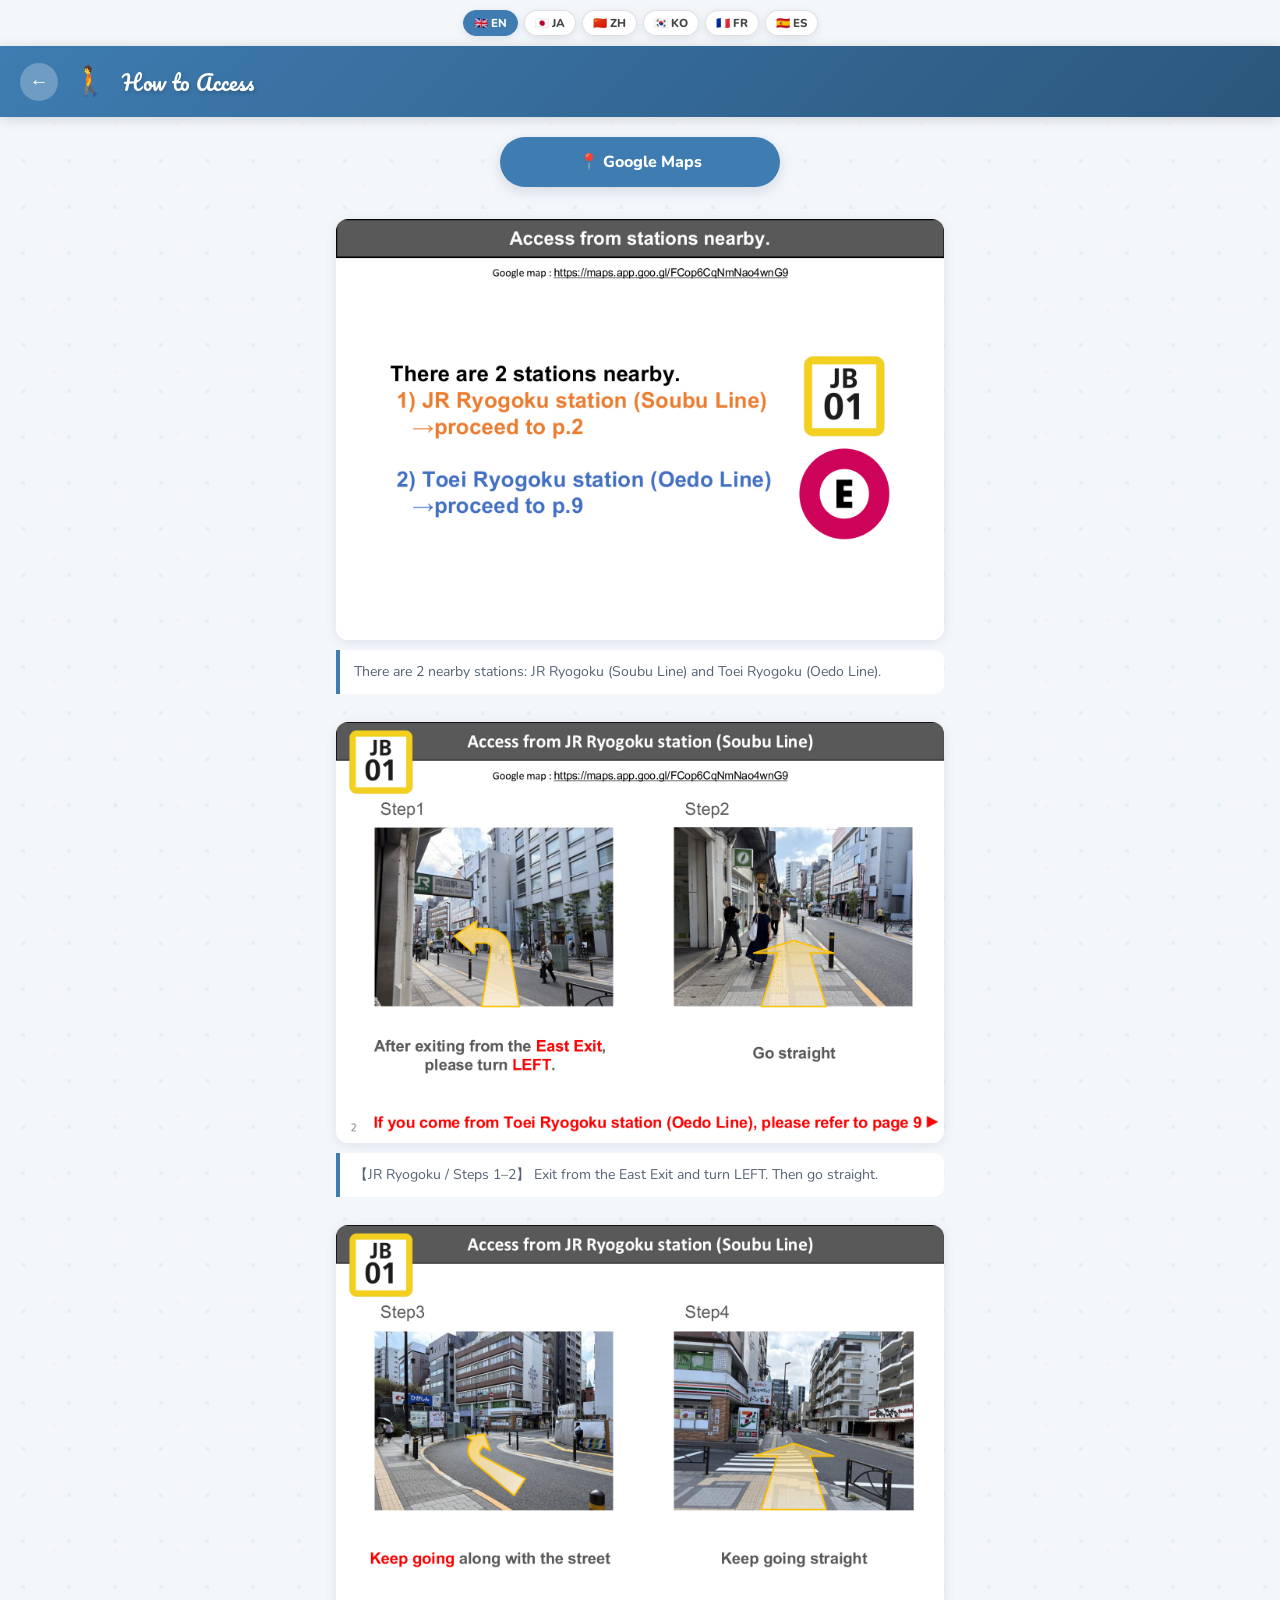
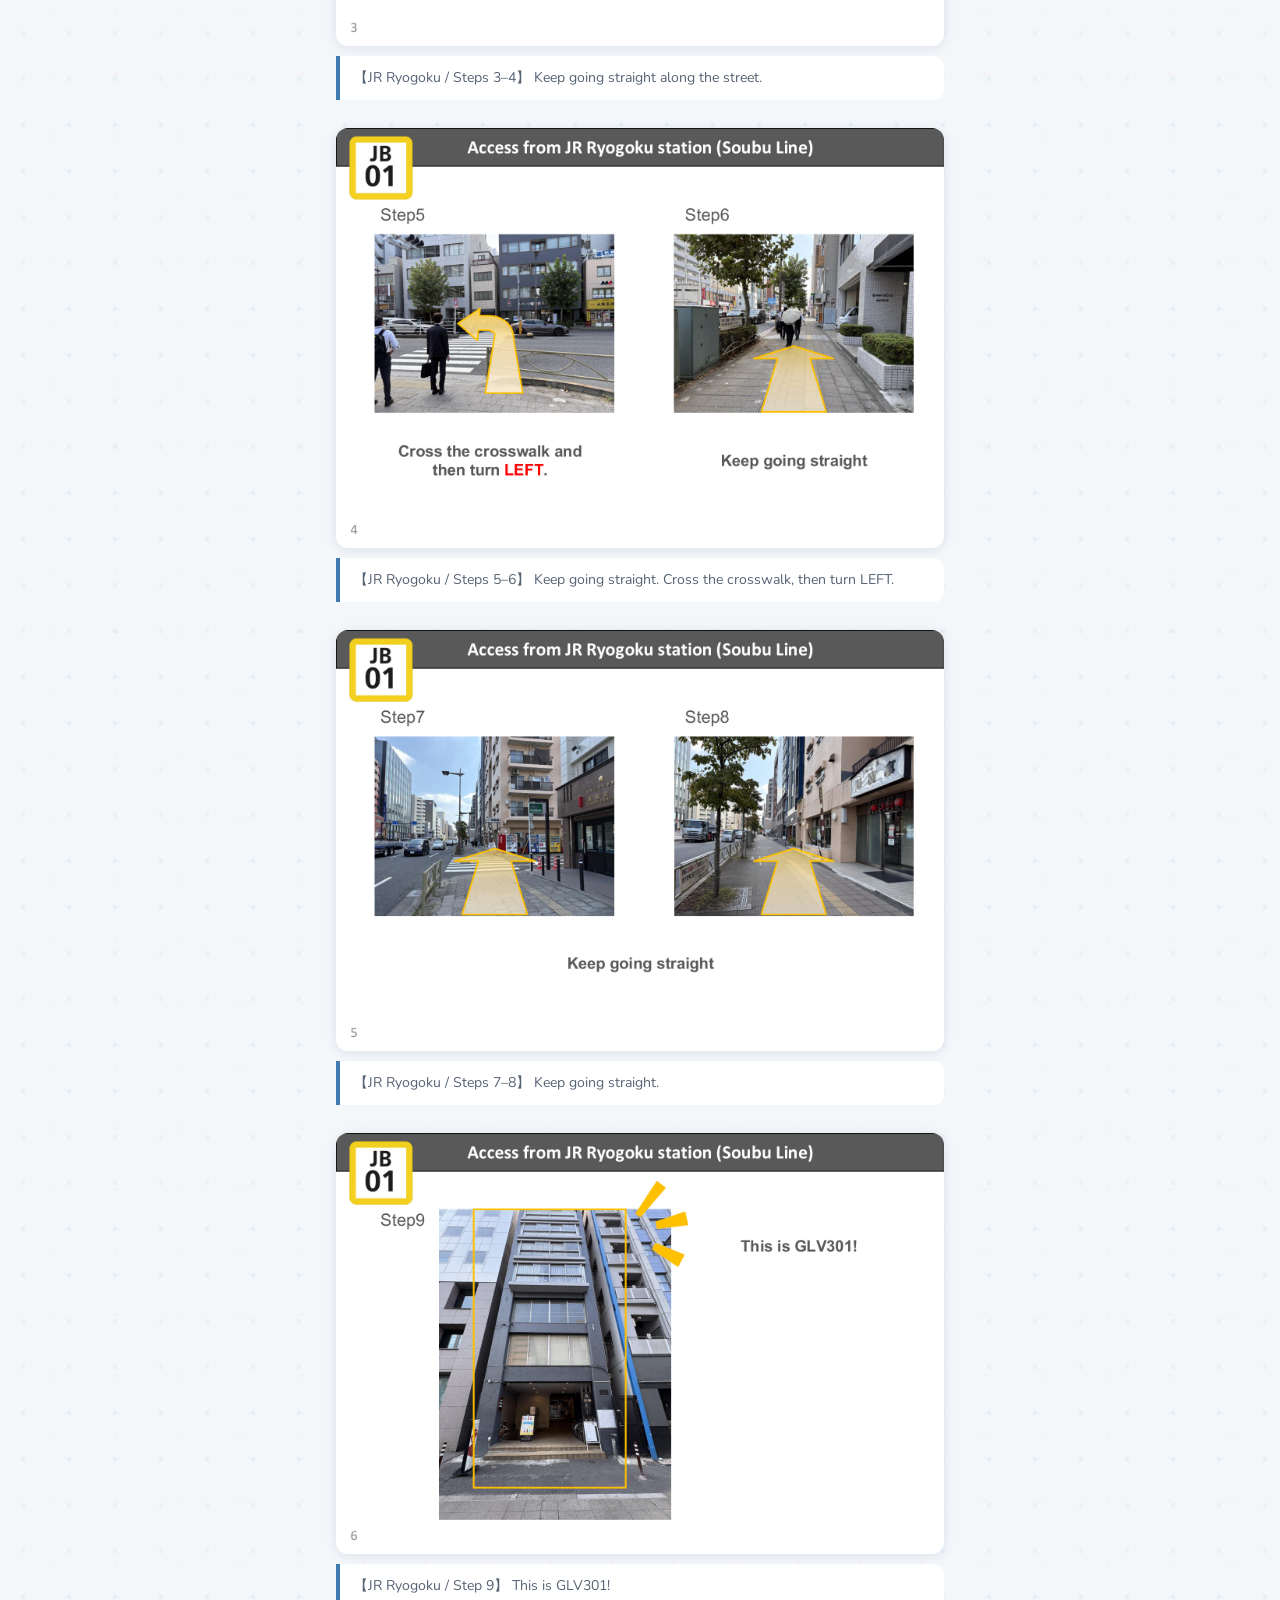
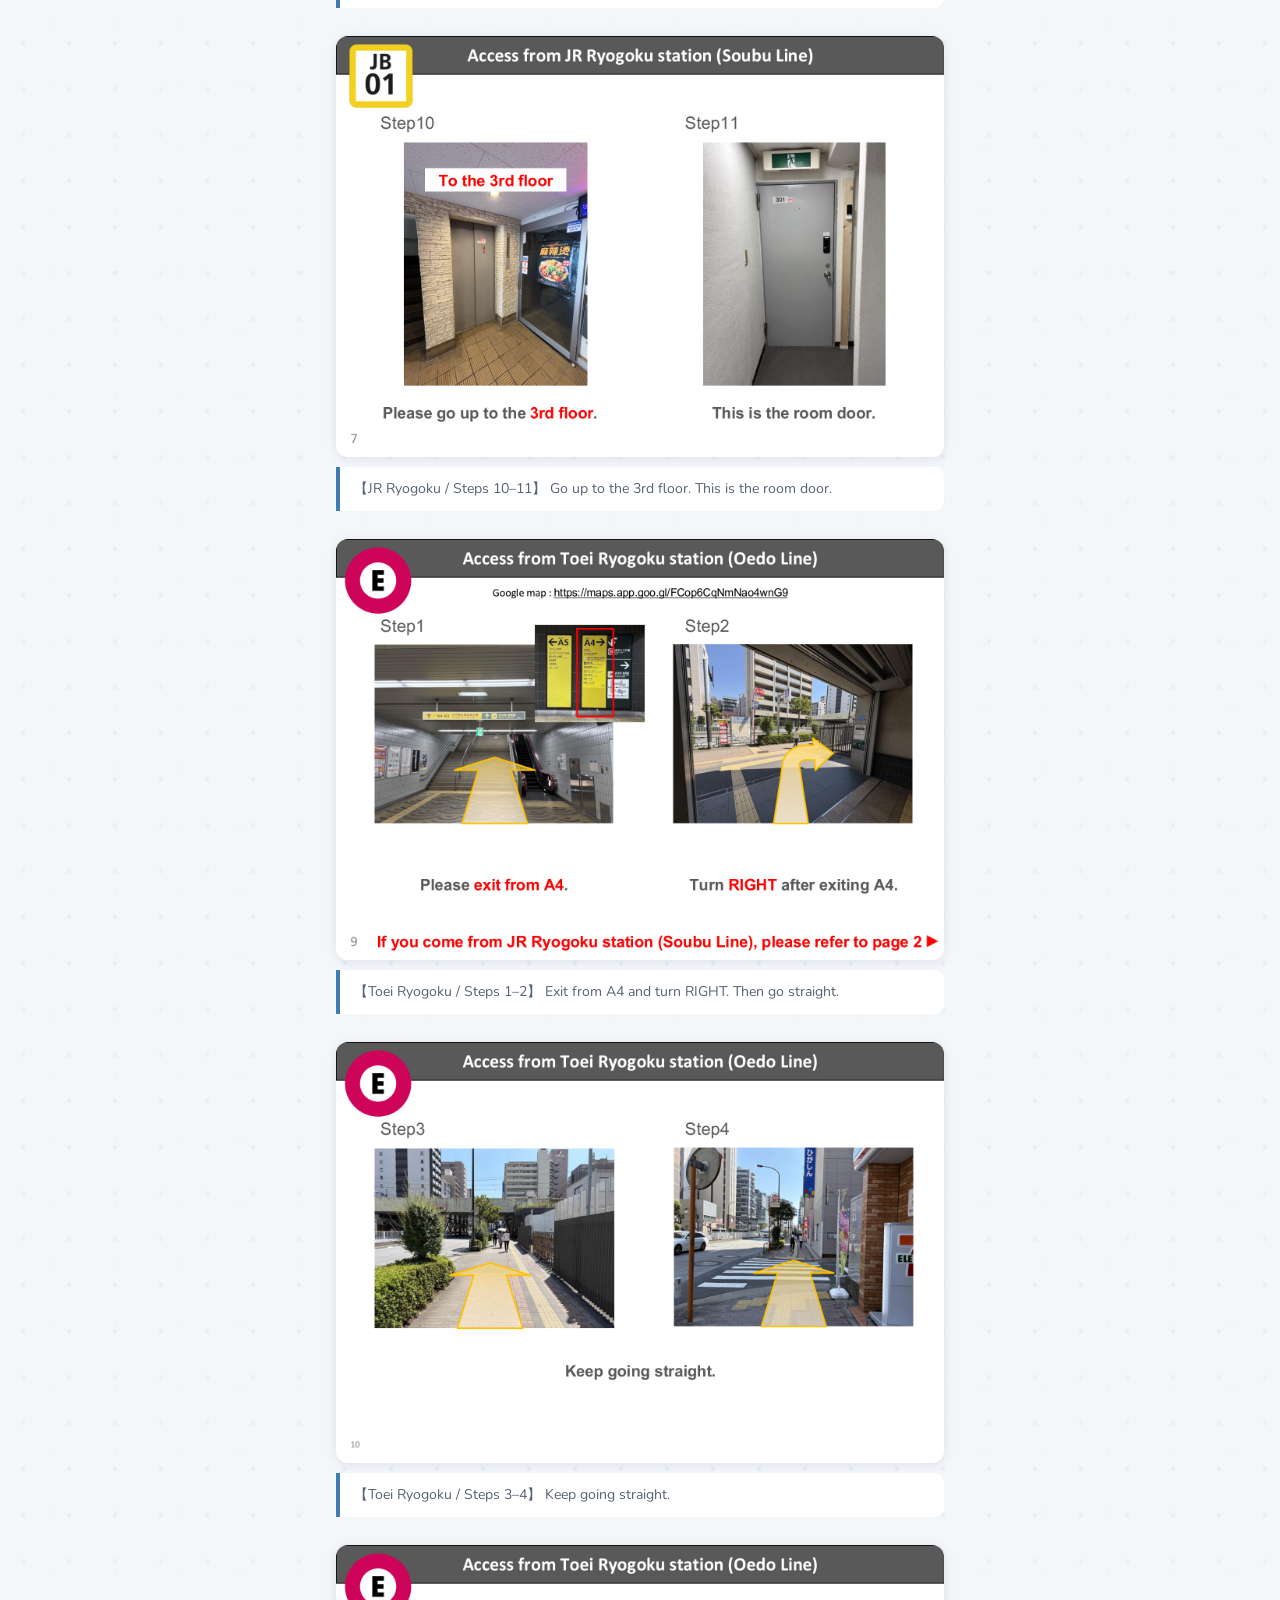
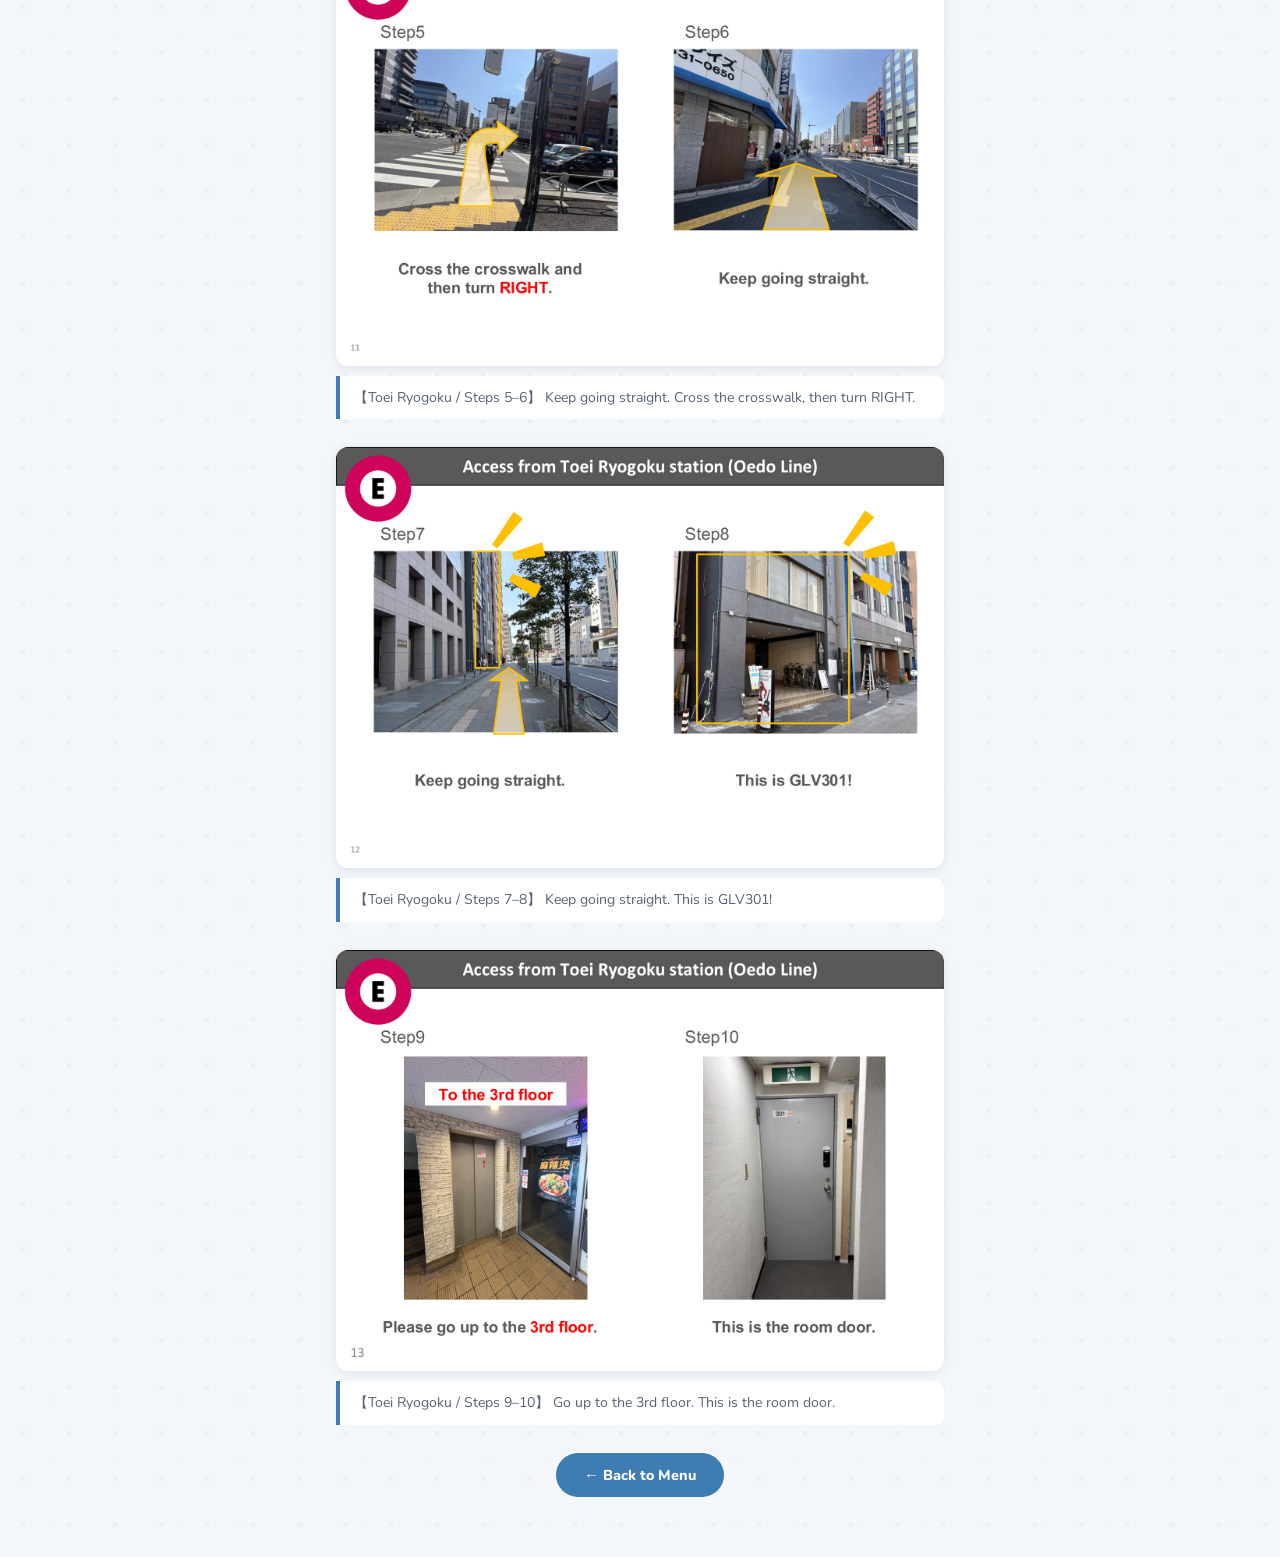
==== commit 1d153c73: "wip(i18n): partial work from opencode lane (TPM interruption)" ====
--- a/access/index.html
+++ b/access/index.html
@@ -29,6 +29,7 @@
 </style>
   <link rel="stylesheet" href="../assets/cute-pack.css">
   <style id="cute-pack-theme">:root{--cp-chip-a:#dde8f2;--cp-chip-b:#fdf1f7;--cp-hover-shadow:rgba(62,124,177,.18);--cp-dot-1:rgba(140,180,220,.12);}</style>
+  <link rel="stylesheet" href="../assets/i18n.css">
 </head>
 <body>
 <div class="lang-bar">
@@ -184,5 +185,6 @@
 setLang('en',document.querySelector('.lang-btn.active'));
 </script>
   <script src="../assets/cute-pack.js" defer></script>
+  <script src="../assets/i18n.js" defer></script>
 </body>
-</html>+</html>
--- a/assets/cute-pack.css
+++ b/assets/cute-pack.css
@@ -12,7 +12,8 @@
   .hero-house,
   .hero .mark,
   header.hero .mark,
-  body:not(.cp-emergency) .top-emoji {
+  body:not(.cp-emergency) .top-emoji,
+  body:not(.cp-emergency) .top h1 span[aria-hidden="true"] {
     display: inline-block;
     animation: cp-bob 3s ease-in-out infinite;
     will-change: transform;
@@ -113,6 +114,7 @@
 .em-btn,
 .lang-btn,
 .back-btn,
+.back,
 .back-footer a,
 .maps-btn,
 .map-link,
@@ -127,6 +129,7 @@
 .em-btn:active,
 .lang-btn:active,
 .back-btn:active,
+.back:active,
 .back-footer a:active,
 .maps-btn:active,
 .map-link:active,
@@ -137,6 +140,7 @@
 }
 
 .pl-btn:hover,
+.back:hover,
 .back-footer a:hover,
 .maps-btn:hover,
 .map-link:hover,
--- a/assets/i18n.css
+++ b/assets/i18n.css
@@ -0,0 +1,21 @@
+/* Minimal shared styles for language switchers; pages may override */
+.lang-switcher, .lang-bar {
+  display: flex;
+  gap: 6px;
+  flex-wrap: wrap;
+}
+.lang-btn {
+  border: 1.5px solid rgba(0,0,0,0.12);
+  background: rgba(255,255,255,0.92);
+  border-radius: 999px;
+  padding: 4px 10px;
+  font-size: 0.72rem;
+  font-weight: 800;
+  color: #444;
+  cursor: pointer;
+}
+.lang-btn.active {
+  background: #3e7cb1;
+  border-color: #3e7cb1;
+  color: #fff;
+}
